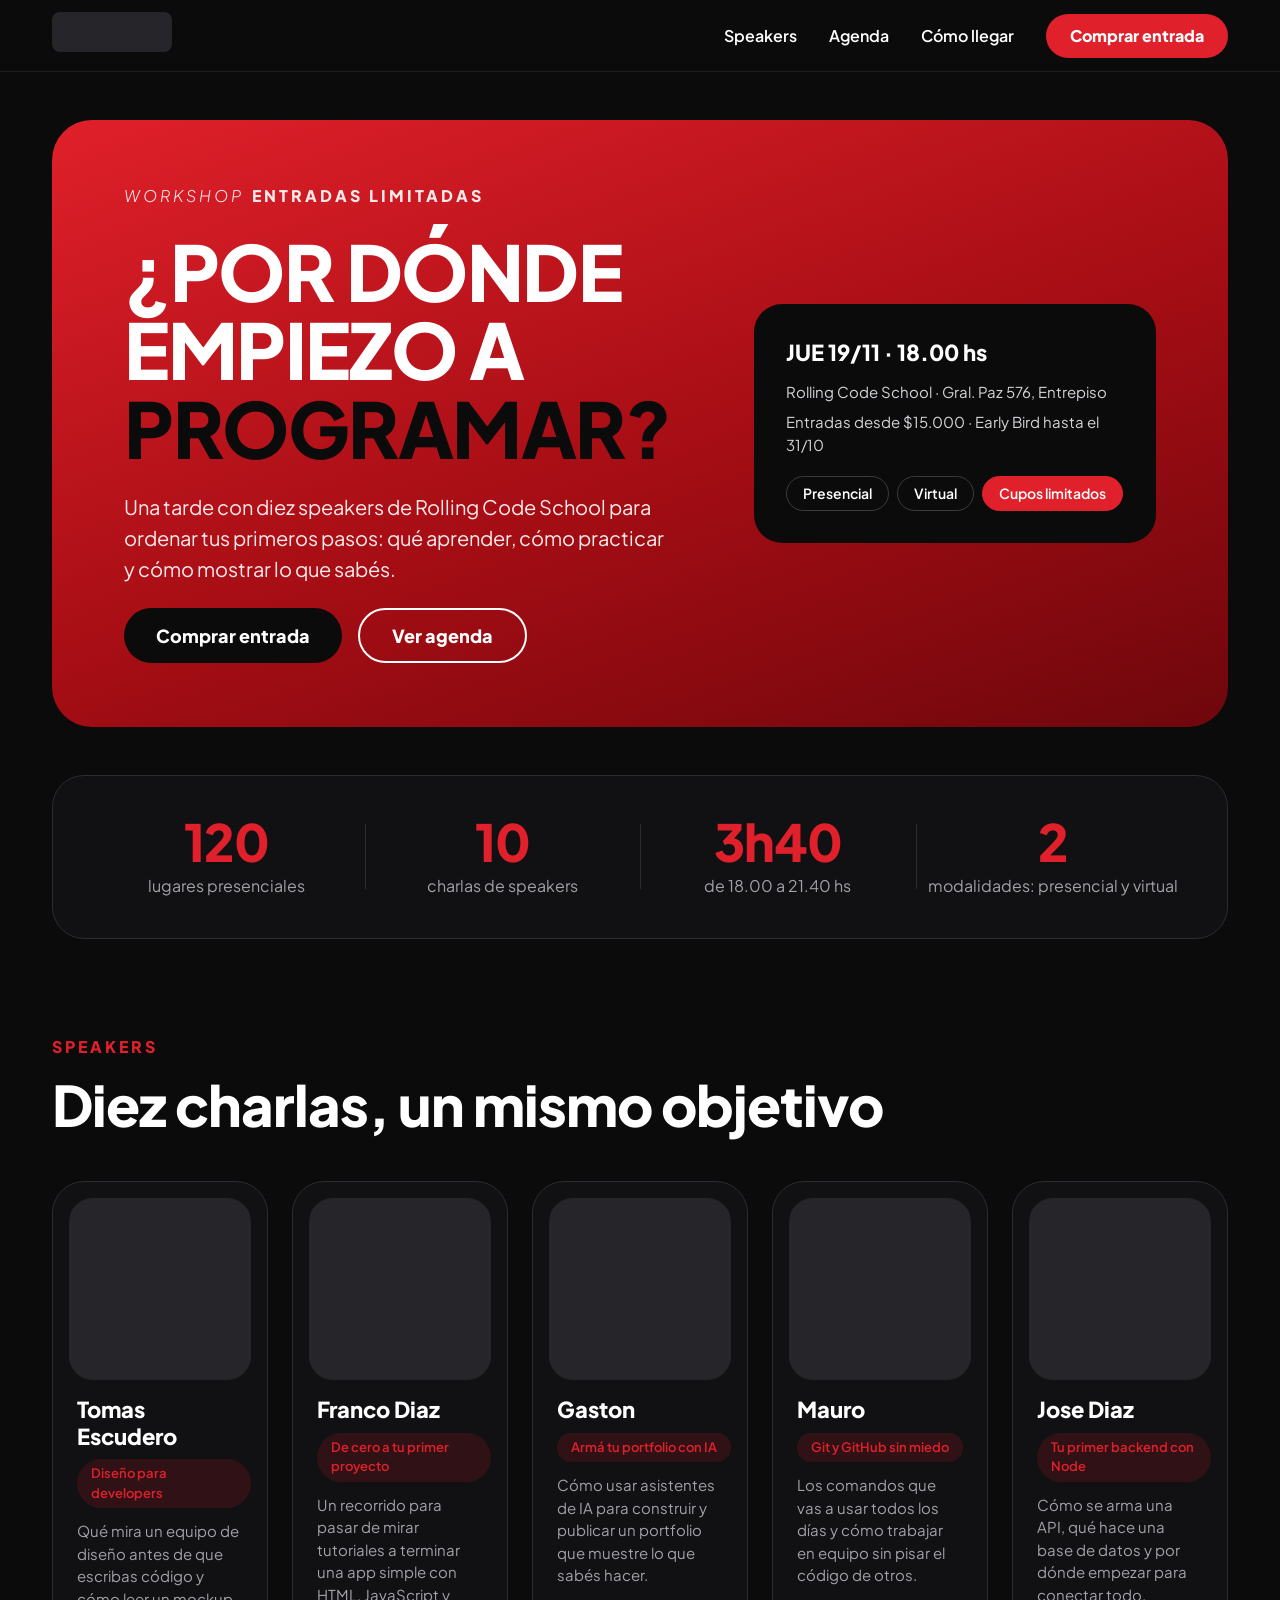
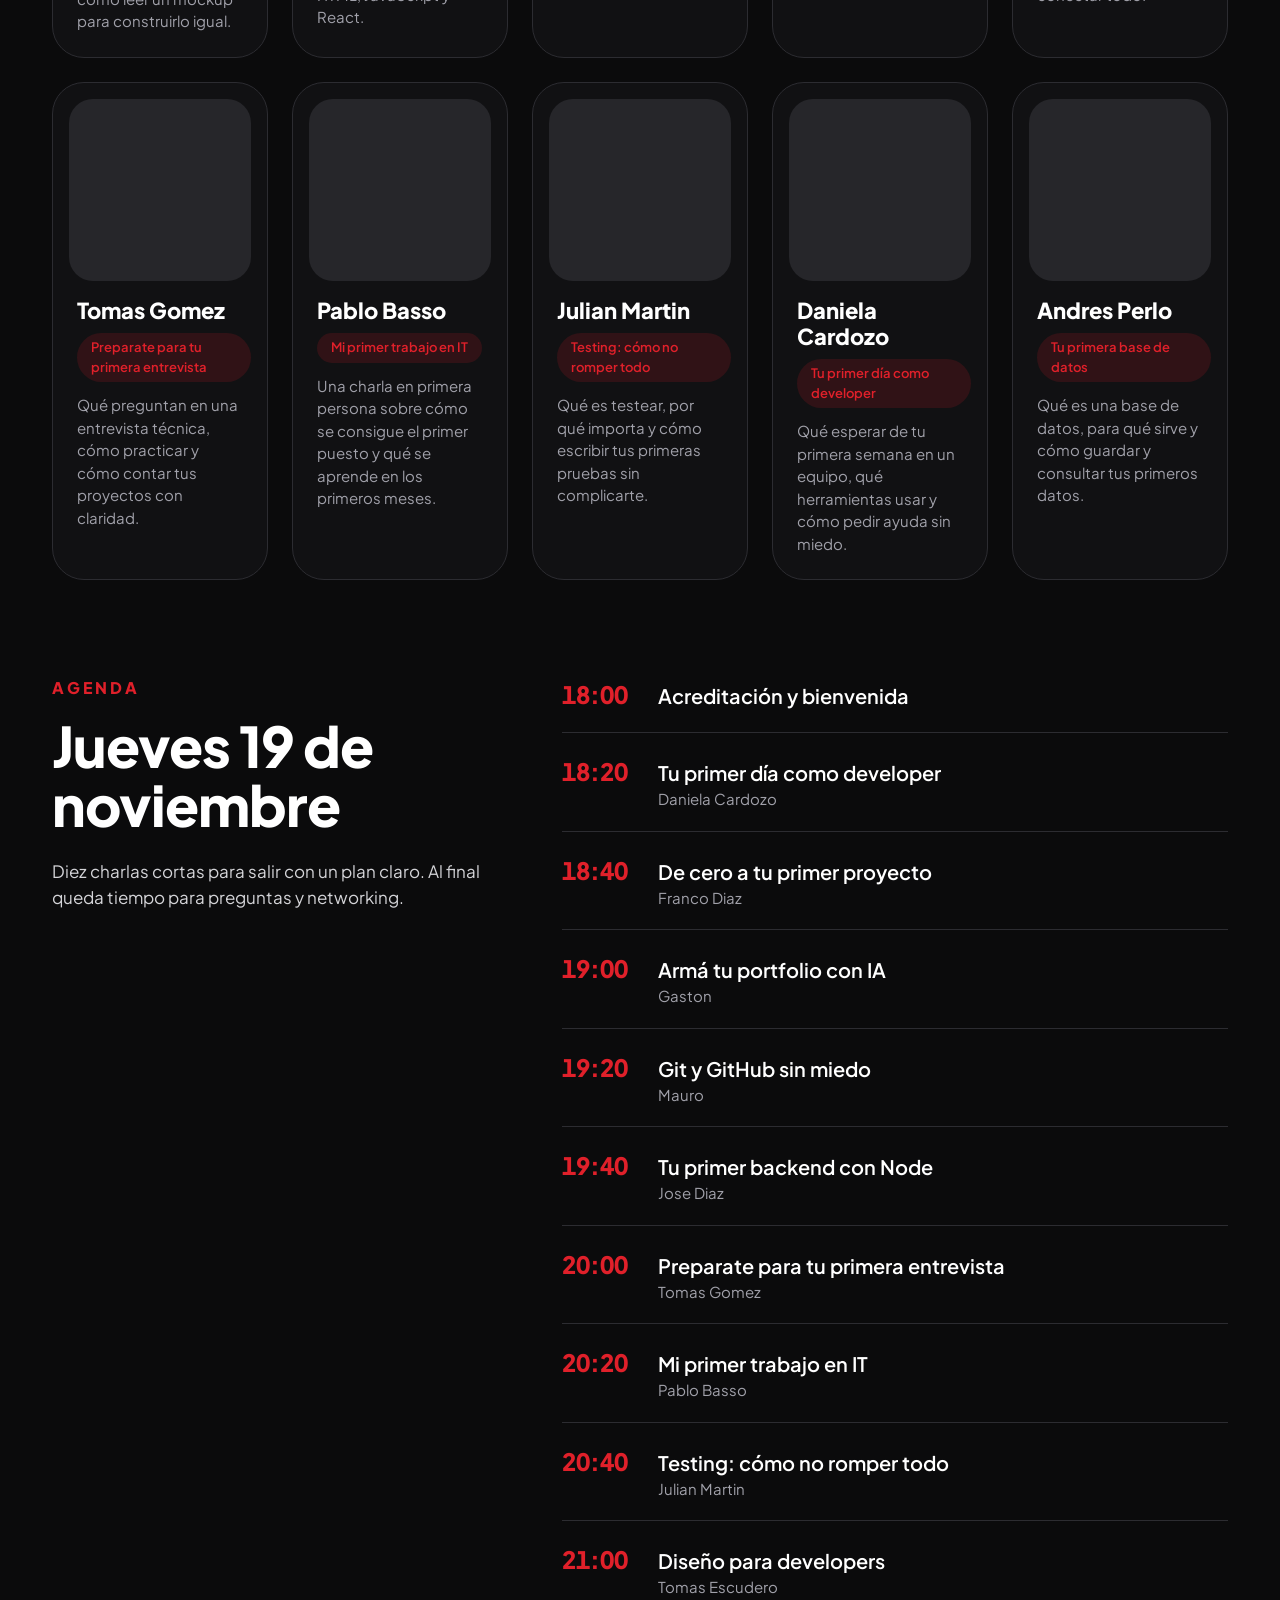
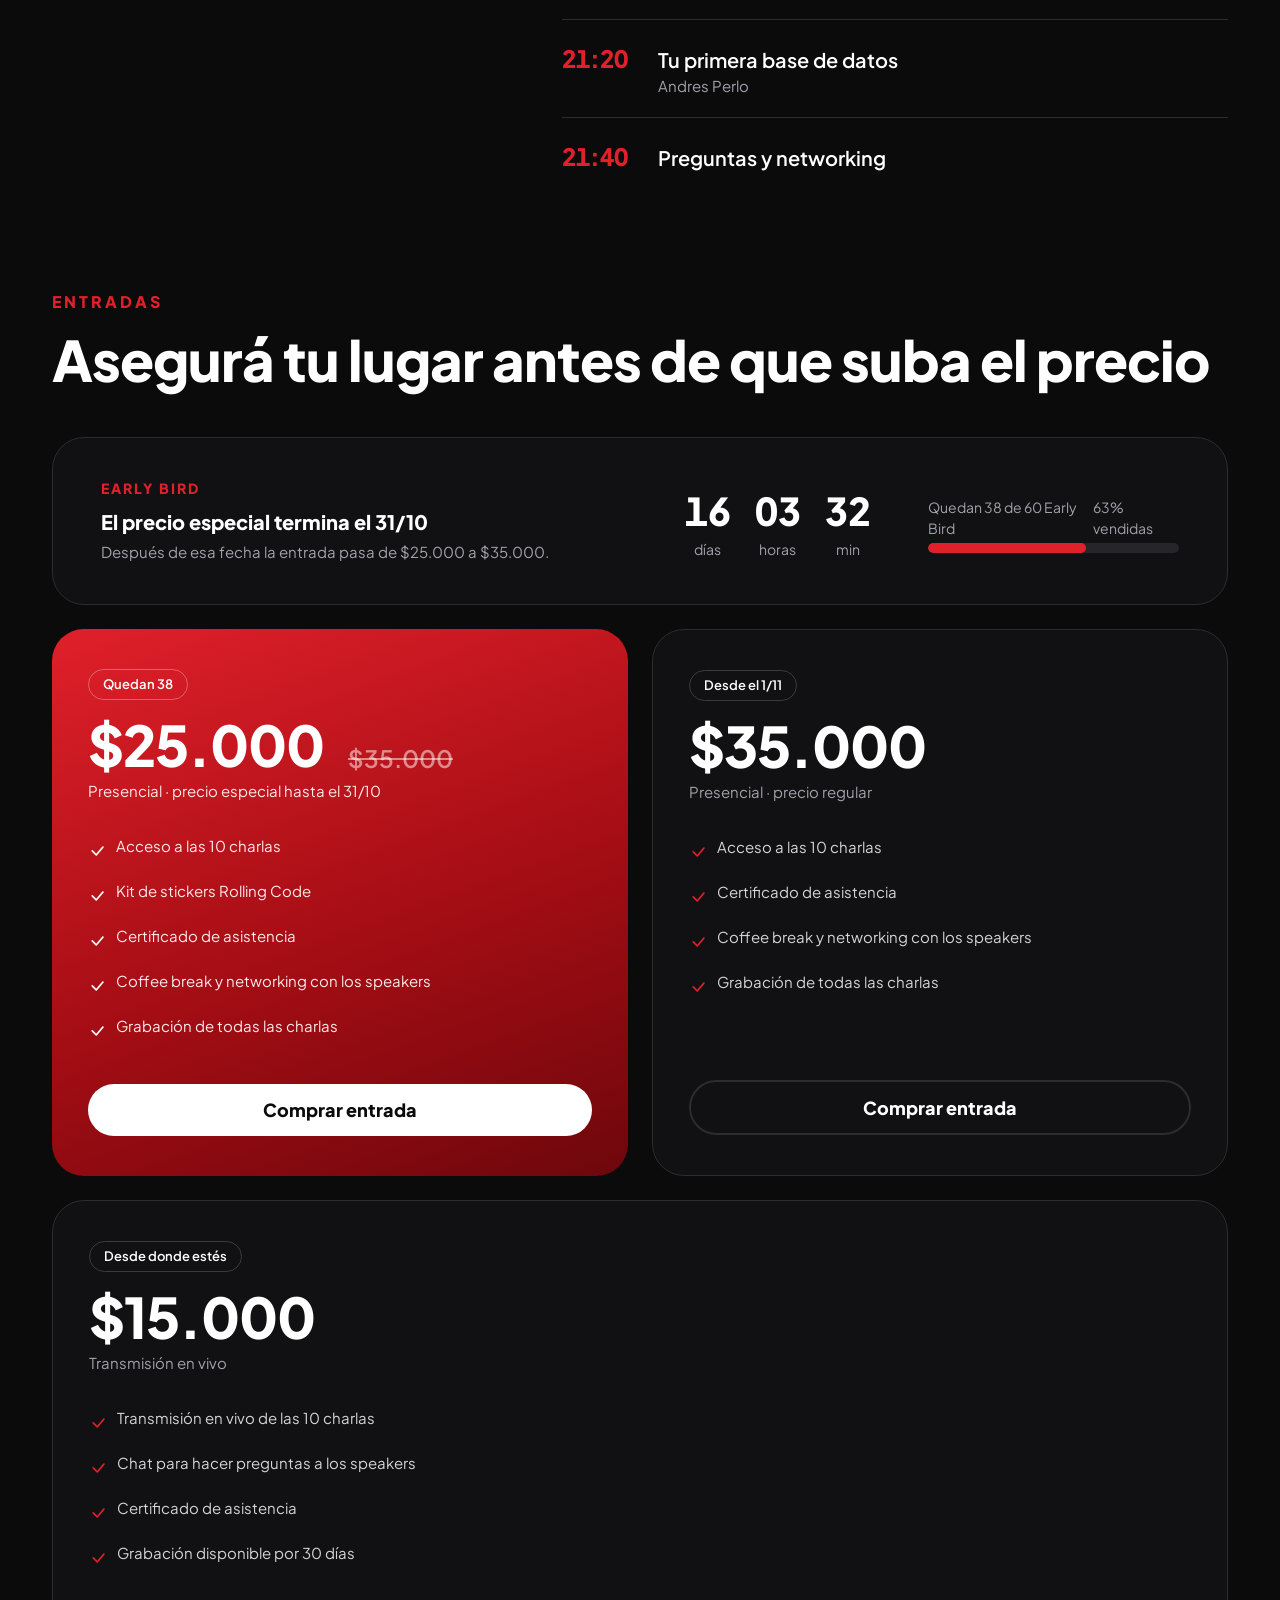
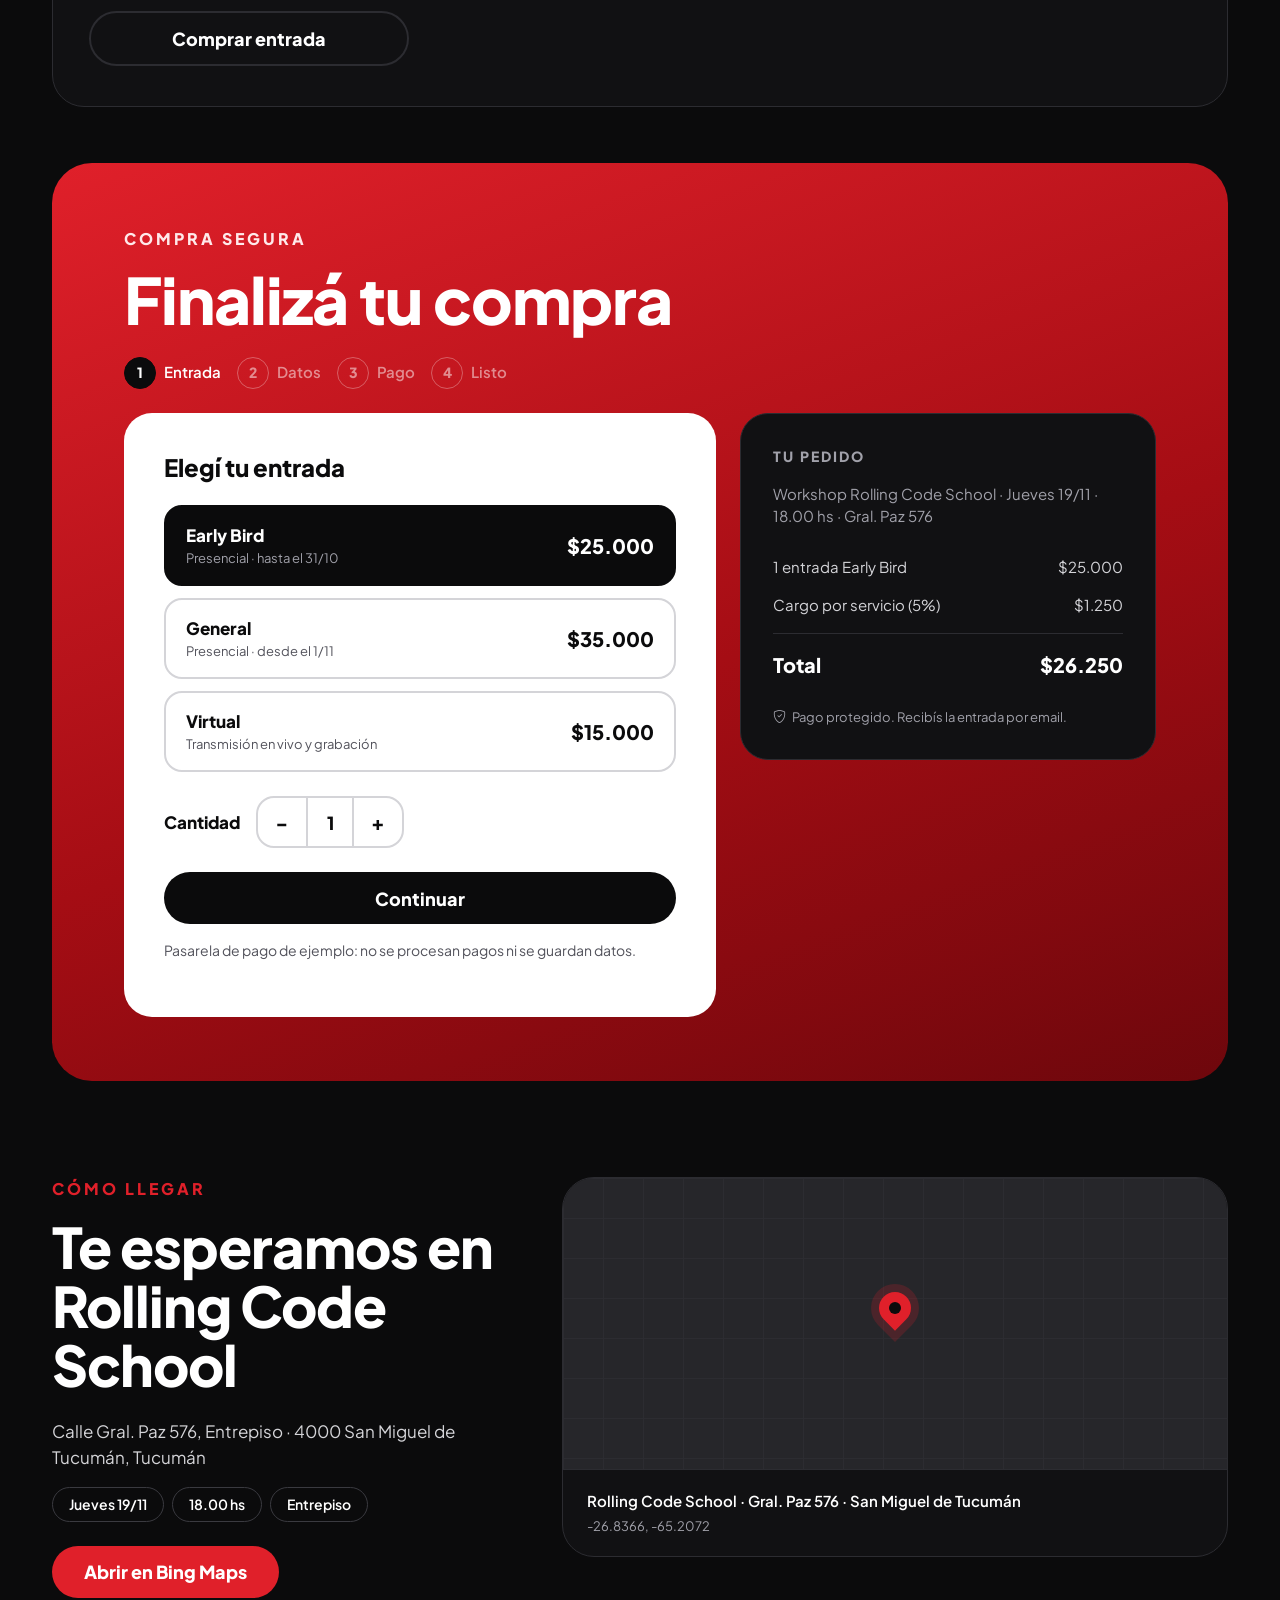
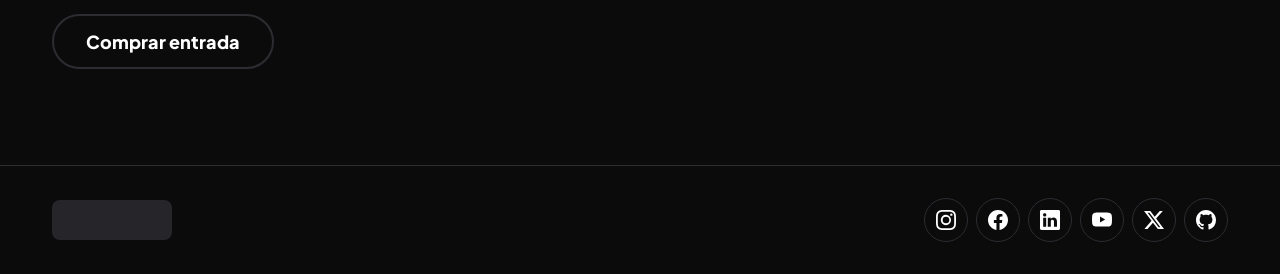
==== index.html @ 35082b90 "first commit" ====
<!DOCTYPE html>
<html lang="es">
<head>
  <meta charset="UTF-8">
  <meta name="viewport" content="width=device-width, initial-scale=1">
  <title>¿Por dónde empiezo a programar? — Workshop Rolling Code</title>
  <meta name="description" content="Workshop presencial y virtual de Rolling Code School. Diez charlas para ordenar tus primeros pasos en programación. Jueves 19/11, 18 hs.">
  <link href="https://fonts.googleapis.com/css2?family=Plus+Jakarta+Sans:ital,wght@0,400;0,600;0,800;1,300&display=swap" rel="stylesheet">
  <link href="https://cdn.jsdelivr.net/npm/bootstrap@5.3.3/dist/css/bootstrap.min.css" rel="stylesheet">
  <link rel="stylesheet" href="https://cdn.jsdelivr.net/npm/bootstrap-icons@1.11.3/font/bootstrap-icons.min.css">
  <link href="css/styles.css" rel="stylesheet">
</head>
<body>

  <!-- ============================== NAVBAR ============================== -->
  <nav class="navbar navbar-expand-lg navbar-dark navbar-rc sticky-top">
    <div class="container">
      <a class="navbar-brand" href="#">
        <span class="logo-placeholder"><!-- img/logo-white.png --></span>
      </a>
      <button class="navbar-toggler border-0" type="button" data-bs-toggle="collapse" data-bs-target="#navbarMain" aria-controls="navbarMain" aria-expanded="false" aria-label="Abrir menú">
        <span class="navbar-toggler-icon"></span>
      </button>
      <div class="collapse navbar-collapse" id="navbarMain">
        <ul class="navbar-nav ms-auto me-3 align-items-lg-center">
          <li class="nav-item"><a class="nav-link" href="#speakers">Speakers</a></li>
          <li class="nav-item"><a class="nav-link" href="#agenda">Agenda</a></li>
          <li class="nav-item"><a class="nav-link" href="#como-llegar">Cómo llegar</a></li>
        </ul>
        <a href="#entradas" class="btn-rc btn-rc-red btn-nav">Comprar entrada</a>
      </div>
    </div>
  </nav>

  <main>

    <!-- ============================== HERO ============================== -->
    <section class="hero-section" aria-label="Hero">
      <div class="container">
        <div class="hero-block">
          <div class="row align-items-center g-5">
            <div class="col-lg-7">
              <p class="hero-label">
                <span class="word-workshop">WORKSHOP</span>
                <span>ENTRADAS LIMITADAS</span>
              </p>
              <h1>¿POR DÓNDE EMPIEZO A <span class="word-black">PROGRAMAR?</span></h1>
              <p class="hero-paragraph mt-4" style="max-width:540px;">Una tarde con diez speakers de Rolling Code School para ordenar tus primeros pasos: qué aprender, cómo practicar y cómo mostrar lo que sabés.</p>
              <div class="d-flex flex-wrap gap-3 mt-4">
                <a href="#entradas" class="btn-rc btn-rc-black">Comprar entrada</a>
                <a href="#agenda" class="btn-rc btn-rc-outline-white">Ver agenda</a>
              </div>
            </div>
            <div class="col-lg-5">
              <div class="hero-info-card">
                <p class="info-date">JUE 19/11 · 18.00 hs</p>
                <p class="info-detail">Rolling Code School · Gral. Paz 576, Entrepiso</p>
                <p class="info-price">Entradas desde $15.000 · Early Bird hasta el 31/10</p>
                <div class="d-flex flex-wrap gap-2">
                  <span class="chip">Presencial</span>
                  <span class="chip">Virtual</span>
                  <span class="chip chip-red-filled">Cupos limitados</span>
                </div>
              </div>
            </div>
          </div>
        </div>
      </div>
    </section>

    <!-- ============================== DATA BAR ============================== -->
    <section class="container" aria-label="Datos del evento">
      <div class="data-bar">
        <div class="row text-center g-4">
          <div class="col-6 col-md-3 data-col">
            <div class="data-number">120</div>
            <div class="data-label">lugares presenciales</div>
          </div>
          <div class="col-6 col-md-3 data-col">
            <div class="data-number">10</div>
            <div class="data-label">charlas de speakers</div>
          </div>
          <div class="col-6 col-md-3 data-col">
            <div class="data-number">3h40</div>
            <div class="data-label">de 18.00 a 21.40 hs</div>
          </div>
          <div class="col-6 col-md-3 data-col">
            <div class="data-number">2</div>
            <div class="data-label">modalidades: presencial y virtual</div>
          </div>
        </div>
      </div>
    </section>

    <!-- ============================== SPEAKERS ============================== -->
    <section id="speakers" class="section-speakers">
      <div class="container">
        <p class="section-label">SPEAKERS</p>
        <h2 class="section-title mb-5">Diez charlas, un mismo objetivo</h2>

        <div class="row row-cols-1 row-cols-sm-2 row-cols-lg-3 row-cols-xl-5 g-4">

          <!-- Speaker 1 -->
          <div class="col">
            <div class="card-speaker">
              <div class="speaker-photo"><!-- img/speaker-1.jpg --></div>
              <h3 class="speaker-name">Tomas Escudero</h3>
              <span class="speaker-chip">Diseño para developers</span>
              <p class="speaker-desc">Qué mira un equipo de diseño antes de que escribas código y cómo leer un mockup para construirlo igual.</p>
            </div>
          </div>

          <!-- Speaker 2 -->
          <div class="col">
            <div class="card-speaker">
              <div class="speaker-photo"><!-- img/speaker-2.jpg --></div>
              <h3 class="speaker-name">Franco Diaz</h3>
              <span class="speaker-chip">De cero a tu primer proyecto</span>
              <p class="speaker-desc">Un recorrido para pasar de mirar tutoriales a terminar una app simple con HTML, JavaScript y React.</p>
            </div>
          </div>

          <!-- Speaker 3 -->
          <div class="col">
            <div class="card-speaker">
              <div class="speaker-photo"><!-- img/speaker-3.jpg --></div>
              <h3 class="speaker-name">Gaston</h3>
              <span class="speaker-chip">Armá tu portfolio con IA</span>
              <p class="speaker-desc">Cómo usar asistentes de IA para construir y publicar un portfolio que muestre lo que sabés hacer.</p>
            </div>
          </div>

          <!-- Speaker 4 -->
          <div class="col">
            <div class="card-speaker">
              <div class="speaker-photo"><!-- img/speaker-4.jpg --></div>
              <h3 class="speaker-name">Mauro</h3>
              <span class="speaker-chip">Git y GitHub sin miedo</span>
              <p class="speaker-desc">Los comandos que vas a usar todos los días y cómo trabajar en equipo sin pisar el código de otros.</p>
            </div>
          </div>

          <!-- Speaker 5 -->
          <div class="col">
            <div class="card-speaker">
              <div class="speaker-photo"><!-- img/speaker-5.jpg --></div>
              <h3 class="speaker-name">Jose Diaz</h3>
              <span class="speaker-chip">Tu primer backend con Node</span>
              <p class="speaker-desc">Cómo se arma una API, qué hace una base de datos y por dónde empezar para conectar todo.</p>
            </div>
          </div>

          <!-- Speaker 6 -->
          <div class="col">
            <div class="card-speaker">
              <div class="speaker-photo"><!-- img/speaker-6.jpg --></div>
              <h3 class="speaker-name">Tomas Gomez</h3>
              <span class="speaker-chip">Preparate para tu primera entrevista</span>
              <p class="speaker-desc">Qué preguntan en una entrevista técnica, cómo practicar y cómo contar tus proyectos con claridad.</p>
            </div>
          </div>

          <!-- Speaker 7 -->
          <div class="col">
            <div class="card-speaker">
              <div class="speaker-photo"><!-- img/speaker-7.jpg --></div>
              <h3 class="speaker-name">Pablo Basso</h3>
              <span class="speaker-chip">Mi primer trabajo en IT</span>
              <p class="speaker-desc">Una charla en primera persona sobre cómo se consigue el primer puesto y qué se aprende en los primeros meses.</p>
            </div>
          </div>

          <!-- Speaker 8 -->
          <div class="col">
            <div class="card-speaker">
              <div class="speaker-photo"><!-- img/speaker-8.jpg --></div>
              <h3 class="speaker-name">Julian Martin</h3>
              <span class="speaker-chip">Testing: cómo no romper todo</span>
              <p class="speaker-desc">Qué es testear, por qué importa y cómo escribir tus primeras pruebas sin complicarte.</p>
            </div>
          </div>

          <!-- Speaker 9 -->
          <div class="col">
            <div class="card-speaker">
              <div class="speaker-photo"><!-- img/speaker-9.jpg --></div>
              <h3 class="speaker-name">Daniela Cardozo</h3>
              <span class="speaker-chip">Tu primer día como developer</span>
              <p class="speaker-desc">Qué esperar de tu primera semana en un equipo, qué herramientas usar y cómo pedir ayuda sin miedo.</p>
            </div>
          </div>

          <!-- Speaker 10 -->
          <div class="col">
            <div class="card-speaker">
              <div class="speaker-photo"><!-- img/speaker-10.jpg --></div>
              <h3 class="speaker-name">Andres Perlo</h3>
              <span class="speaker-chip">Tu primera base de datos</span>
              <p class="speaker-desc">Qué es una base de datos, para qué sirve y cómo guardar y consultar tus primeros datos.</p>
            </div>
          </div>

        </div>
      </div>
    </section>

    <!-- ============================== AGENDA ============================== -->
    <section id="agenda" class="section-agenda">
      <div class="container">
        <div class="row g-5">
          <div class="col-lg-5">
            <p class="section-label">AGENDA</p>
            <h2 class="section-title mb-4">Jueves 19 de noviembre</h2>
            <p class="paragraph-common">Diez charlas cortas para salir con un plan claro. Al final queda tiempo para preguntas y networking.</p>
          </div>
          <div class="col-lg-7">

            <div class="agenda-item">
              <span class="agenda-time">18:00</span>
              <div>
                <span class="agenda-talk">Acreditación y bienvenida</span>
              </div>
            </div>

            <div class="agenda-item">
              <span class="agenda-time">18:20</span>
              <div>
                <span class="agenda-talk">Tu primer día como developer</span>
                <div class="agenda-speaker-name">Daniela Cardozo</div>
              </div>
            </div>

            <div class="agenda-item">
              <span class="agenda-time">18:40</span>
              <div>
                <span class="agenda-talk">De cero a tu primer proyecto</span>
                <div class="agenda-speaker-name">Franco Diaz</div>
              </div>
            </div>

            <div class="agenda-item">
              <span class="agenda-time">19:00</span>
              <div>
                <span class="agenda-talk">Armá tu portfolio con IA</span>
                <div class="agenda-speaker-name">Gaston</div>
              </div>
            </div>

            <div class="agenda-item">
              <span class="agenda-time">19:20</span>
              <div>
                <span class="agenda-talk">Git y GitHub sin miedo</span>
                <div class="agenda-speaker-name">Mauro</div>
              </div>
            </div>

            <div class="agenda-item">
              <span class="agenda-time">19:40</span>
              <div>
                <span class="agenda-talk">Tu primer backend con Node</span>
                <div class="agenda-speaker-name">Jose Diaz</div>
              </div>
            </div>

            <div class="agenda-item">
              <span class="agenda-time">20:00</span>
              <div>
                <span class="agenda-talk">Preparate para tu primera entrevista</span>
                <div class="agenda-speaker-name">Tomas Gomez</div>
              </div>
            </div>

            <div class="agenda-item">
              <span class="agenda-time">20:20</span>
              <div>
                <span class="agenda-talk">Mi primer trabajo en IT</span>
                <div class="agenda-speaker-name">Pablo Basso</div>
              </div>
            </div>

            <div class="agenda-item">
              <span class="agenda-time">20:40</span>
              <div>
                <span class="agenda-talk">Testing: cómo no romper todo</span>
                <div class="agenda-speaker-name">Julian Martin</div>
              </div>
            </div>

            <div class="agenda-item">
              <span class="agenda-time">21:00</span>
              <div>
                <span class="agenda-talk">Diseño para developers</span>
                <div class="agenda-speaker-name">Tomas Escudero</div>
              </div>
            </div>

            <div class="agenda-item">
              <span class="agenda-time">21:20</span>
              <div>
                <span class="agenda-talk">Tu primera base de datos</span>
                <div class="agenda-speaker-name">Andres Perlo</div>
              </div>
            </div>

            <div class="agenda-item" style="border-bottom:none;">
              <span class="agenda-time">21:40</span>
              <div>
                <span class="agenda-talk">Preguntas y networking</span>
              </div>
            </div>

          </div>
        </div>
      </div>
    </section>

    <!-- ============================== ENTRADAS ============================== -->
    <section id="entradas" class="section-entradas">
      <div class="container">
        <p class="section-label">ENTRADAS</p>
        <h2 class="section-title mb-5">Asegurá tu lugar antes de que suba el precio</h2>

        <!-- Early Bird Bar -->
        <div class="early-bird-bar mb-4">
          <div class="row align-items-center g-4">
            <div class="col-lg-6">
              <p class="eb-label">EARLY BIRD</p>
              <p class="eb-title">El precio especial termina el 31/10</p>
              <p class="eb-subtitle">Después de esa fecha la entrada pasa de $25.000 a $35.000.</p>
            </div>
            <div class="col-lg-3">
              <div class="d-flex gap-4 justify-content-lg-center">
                <div class="countdown-box">
                  <div class="countdown-number">16</div>
                  <div class="countdown-label">días</div>
                </div>
                <div class="countdown-box">
                  <div class="countdown-number">03</div>
                  <div class="countdown-label">horas</div>
                </div>
                <div class="countdown-box">
                  <div class="countdown-number">32</div>
                  <div class="countdown-label">min</div>
                </div>
              </div>
            </div>
            <div class="col-lg-3">
              <div class="progress-info mb-1">
                <span>Quedan 38 de 60 Early Bird</span>
                <span>63% vendidas</span>
              </div>
              <div class="progress-bar-rc">
                <div class="progress-fill"></div>
              </div>
            </div>
          </div>
        </div>

        <!-- Ticket Cards -->
        <div class="row g-4 mb-4">

          <!-- Early Bird Card -->
          <div class="col-md-6">
            <div class="card-ticket card-ticket-early">
              <span class="ticket-chip">Quedan 38</span>
              <div class="d-flex align-items-end gap-2 mb-1">
                <span class="ticket-price">$25.000</span>
                <span class="ticket-price-old">$35.000</span>
              </div>
              <p class="ticket-type">Presencial · precio especial hasta el 31/10</p>
              <ul class="ticket-benefits">
                <li><i class="bi bi-check-lg ticket-check"></i> Acceso a las 10 charlas</li>
                <li><i class="bi bi-check-lg ticket-check"></i> Kit de stickers Rolling Code</li>
                <li><i class="bi bi-check-lg ticket-check"></i> Certificado de asistencia</li>
                <li><i class="bi bi-check-lg ticket-check"></i> Coffee break y networking con los speakers</li>
                <li><i class="bi bi-check-lg ticket-check"></i> Grabación de todas las charlas</li>
              </ul>
              <a href="#checkout" class="btn-rc btn-rc-white btn-ticket">Comprar entrada</a>
            </div>
          </div>

          <!-- General Card -->
          <div class="col-md-6">
            <div class="card-ticket">
              <span class="ticket-chip">Desde el 1/11</span>
              <div class="d-flex align-items-end gap-2 mb-1">
                <span class="ticket-price">$35.000</span>
              </div>
              <p class="ticket-type">Presencial · precio regular</p>
              <ul class="ticket-benefits">
                <li><i class="bi bi-check-lg ticket-check"></i> Acceso a las 10 charlas</li>
                <li><i class="bi bi-check-lg ticket-check"></i> Certificado de asistencia</li>
                <li><i class="bi bi-check-lg ticket-check"></i> Coffee break y networking con los speakers</li>
                <li><i class="bi bi-check-lg ticket-check"></i> Grabación de todas las charlas</li>
              </ul>
              <a href="#checkout" class="btn-rc btn-rc-outline-dark btn-ticket">Comprar entrada</a>
            </div>
          </div>
        </div>

        <!-- Virtual Card (full width) -->
        <div class="row">
          <div class="col-12">
            <div class="card-ticket">
              <span class="ticket-chip">Desde donde estés</span>
              <div class="d-flex align-items-end gap-2 mb-1">
                <span class="ticket-price">$15.000</span>
              </div>
              <p class="ticket-type">Transmisión en vivo</p>
              <ul class="ticket-benefits">
                <li><i class="bi bi-check-lg ticket-check"></i> Transmisión en vivo de las 10 charlas</li>
                <li><i class="bi bi-check-lg ticket-check"></i> Chat para hacer preguntas a los speakers</li>
                <li><i class="bi bi-check-lg ticket-check"></i> Certificado de asistencia</li>
                <li><i class="bi bi-check-lg ticket-check"></i> Grabación disponible por 30 días</li>
              </ul>
              <a href="#checkout" class="btn-rc btn-rc-outline-dark btn-ticket" style="max-width:320px;">Comprar entrada</a>
            </div>
          </div>
        </div>

      </div>
    </section>

    <!-- ============================== CHECKOUT ============================== -->
    <section id="checkout" class="section-checkout">
      <div class="container">
        <div class="checkout-block">

          <p class="section-label" style="color:var(--rc-pink-soft);">COMPRA SEGURA</p>
          <h2 class="checkout-title mb-4">Finalizá tu compra</h2>

          <div class="checkout-steps mb-4">
            <div class="checkout-step active">
              <span class="step-num">1</span> Entrada
            </div>
            <div class="checkout-step">
              <span class="step-num">2</span> Datos
            </div>
            <div class="checkout-step">
              <span class="step-num">3</span> Pago
            </div>
            <div class="checkout-step">
              <span class="step-num">4</span> Listo
            </div>
          </div>

          <div class="row g-4">

            <!-- Left: Ticket selector -->
            <div class="col-lg-7">
              <div class="checkout-card">
                <h3>Elegí tu entrada</h3>

                <!-- Early Bird option -->
                <div class="ticket-option selected" data-ticket="early-bird" role="button" tabindex="0" aria-label="Seleccionar entrada Early Bird">
                  <div>
                    <div class="option-name">Early Bird</div>
                    <div class="option-detail">Presencial · hasta el 31/10</div>
                  </div>
                  <div class="option-price">$25.000</div>
                </div>

                <!-- General option -->
                <div class="ticket-option" data-ticket="general" role="button" tabindex="0" aria-label="Seleccionar entrada General">
                  <div>
                    <div class="option-name">General</div>
                    <div class="option-detail">Presencial · desde el 1/11</div>
                  </div>
                  <div class="option-price">$35.000</div>
                </div>

                <!-- Virtual option -->
                <div class="ticket-option" data-ticket="virtual" role="button" tabindex="0" aria-label="Seleccionar entrada Virtual">
                  <div>
                    <div class="option-name">Virtual</div>
                    <div class="option-detail">Transmisión en vivo y grabación</div>
                  </div>
                  <div class="option-price">$15.000</div>
                </div>

                <div id="ticket-error" class="ticket-options-error">Elegí una entrada para continuar.</div>

                <!-- Quantity -->
                <div class="d-flex align-items-center gap-3 mt-4 mb-4">
                  <span style="font-weight:800;color:var(--rc-black);font-size:17px;">Cantidad</span>
                  <div class="qty-control">
                    <button type="button" id="btn-minus" aria-label="Disminuir cantidad">−</button>
                    <span class="qty-value" id="qty-value">1</span>
                    <button type="button" id="btn-plus" aria-label="Aumentar cantidad">+</button>
                  </div>
                </div>

                <button type="button" id="btn-continue" class="btn-rc btn-rc-black w-100">Continuar</button>

                <p class="checkout-disclaimer mt-3">Pasarela de pago de ejemplo: no se procesan pagos ni se guardan datos.</p>
              </div>
            </div>

            <!-- Right: Order summary -->
            <div class="col-lg-5">
              <div class="order-summary">
                <p class="summary-label">TU PEDIDO</p>
                <p class="summary-event">Workshop Rolling Code School · Jueves 19/11 · 18.00 hs · Gral. Paz 576</p>

                <div class="order-line">
                  <span id="summary-ticket-name">1 entrada Early Bird</span>
                  <span id="summary-ticket-price">$25.000</span>
                </div>
                <div class="order-line">
                  <span>Cargo por servicio (5%)</span>
                  <span id="summary-service">$1.250</span>
                </div>
                <div class="order-line order-line-total">
                  <span>Total</span>
                  <span id="summary-total">$26.250</span>
                </div>

                <div class="order-footer">
                  <i class="bi bi-shield-check"></i>
                  Pago protegido. Recibís la entrada por email.
                </div>
              </div>
            </div>

          </div>

        </div>
      </div>
    </section>

    <!-- ============================== CÓMO LLEGAR ============================== -->
    <section id="como-llegar" class="section-location">
      <div class="container">
        <div class="row g-5 align-items-start">
          <div class="col-lg-5">
            <p class="section-label">CÓMO LLEGAR</p>
            <h2 class="section-title mb-4">Te esperamos en Rolling Code School</h2>
            <p class="paragraph-common mb-3">Calle Gral. Paz 576, Entrepiso · 4000 San Miguel de Tucumán, Tucumán</p>
            <div class="d-flex flex-wrap gap-2 mb-4">
              <span class="chip">Jueves 19/11</span>
              <span class="chip">18.00 hs</span>
              <span class="chip">Entrepiso</span>
            </div>
            <div class="d-flex flex-wrap gap-3">
              <a href="https://www.bing.com/maps?q=Gral+Paz+576+San+Miguel+de+Tucum%C3%A1n" target="_blank" rel="noopener" class="btn-rc btn-rc-red">Abrir en Bing Maps</a>
              <a href="#entradas" class="btn-rc btn-rc-outline-dark">Comprar entrada</a>
            </div>
          </div>
          <div class="col-lg-7">
            <div class="map-placeholder">
              <div class="map-visual">
                <div class="map-pin"></div>
              </div>
              <div class="map-footer">
                <p class="map-name">Rolling Code School · Gral. Paz 576 · San Miguel de Tucumán</p>
                <p class="map-coords mb-0">-26.8366, -65.2072</p>
              </div>
            </div>
          </div>
        </div>
      </div>
    </section>

  </main>

  <!-- ============================== FOOTER ============================== -->
  <footer class="footer-rc">
    <div class="container">
      <div class="d-flex flex-wrap justify-content-between align-items-center gap-3">
        <span class="logo-placeholder"><!-- img/logo-white.png --></span>
        <div class="d-flex gap-2 flex-wrap">
          <a href="#" class="social-icon" aria-label="Instagram">
            <svg xmlns="http://www.w3.org/2000/svg" width="20" height="20" fill="currentColor" viewBox="0 0 16 16">
              <path d="M8 0C5.829 0 5.556.01 4.703.048 3.85.088 3.269.222 2.76.42a3.9 3.9 0 0 0-1.417.923A3.9 3.9 0 0 0 .42 2.76C.222 3.268.087 3.85.048 4.7.01 5.555 0 5.827 0 8.001c0 2.172.01 2.444.048 3.297.04.852.174 1.433.372 1.942.205.526.478.972.923 1.417.444.445.89.719 1.416.923.51.198 1.09.333 1.942.372C5.555 15.99 5.827 16 8 16s2.444-.01 3.298-.048c.851-.04 1.434-.174 1.943-.372a3.9 3.9 0 0 0 1.416-.923c.445-.445.718-.891.923-1.417.197-.509.332-1.09.372-1.942C15.99 10.445 16 10.173 16 8s-.01-2.445-.048-3.299c-.04-.851-.175-1.433-.372-1.941a3.9 3.9 0 0 0-.923-1.417A3.9 3.9 0 0 0 13.24.42c-.51-.198-1.092-.333-1.943-.372C10.443.01 10.172 0 7.998 0zm-.717 1.442h.718c2.136 0 2.389.007 3.232.046.78.035 1.204.166 1.486.275.373.145.64.319.92.599s.453.546.598.92c.11.281.24.705.275 1.485.039.843.047 1.096.047 3.231s-.008 2.389-.047 3.232c-.035.78-.166 1.203-.275 1.485a2.5 2.5 0 0 1-.599.919c-.28.28-.546.453-.92.598-.28.11-.704.24-1.485.276-.843.038-1.096.047-3.232.047s-2.39-.009-3.233-.047c-.78-.036-1.203-.166-1.485-.276a2.5 2.5 0 0 1-.92-.598 2.5 2.5 0 0 1-.6-.92c-.109-.281-.24-.705-.275-1.485-.038-.843-.046-1.096-.046-3.233s.008-2.388.046-3.231c.036-.78.166-1.204.276-1.486.145-.373.319-.64.599-.92s.546-.453.92-.598c.282-.11.705-.24 1.485-.276.738-.034 1.024-.044 2.515-.045zm4.988 1.328a.96.96 0 1 0 0 1.92.96.96 0 0 0 0-1.92m-4.27 1.122a4.109 4.109 0 1 0 0 8.217 4.109 4.109 0 0 0 0-8.217m0 1.441a2.667 2.667 0 1 1 0 5.334 2.667 2.667 0 0 1 0-5.334"/>
            </svg>
          </a>
          <a href="#" class="social-icon" aria-label="Facebook">
            <svg xmlns="http://www.w3.org/2000/svg" width="20" height="20" fill="currentColor" viewBox="0 0 16 16">
              <path d="M16 8.049c0-4.446-3.582-8.05-8-8.05C3.58 0 0 3.603 0 8.05 0 12.067 2.928 15.396 6.75 16v-5.624H4.718V8.05H6.75V6.275c0-2.017 1.195-3.131 3.022-3.131.876 0 1.791.157 1.791.157v1.98h-1.009c-.993 0-1.303.621-1.303 1.258v1.51h2.218l-.354 2.326H9.25V16c3.824-.604 6.75-3.934 6.75-7.951"/>
            </svg>
          </a>
          <a href="#" class="social-icon" aria-label="LinkedIn">
            <svg xmlns="http://www.w3.org/2000/svg" width="20" height="20" fill="currentColor" viewBox="0 0 16 16">
              <path d="M0 1.146C0 .513.526 0 1.175 0h13.65C15.474 0 16 .513 16 1.146v13.708c0 .633-.526 1.146-1.175 1.146H1.175C.526 16 0 15.487 0 14.854zm4.943 12.248V6.169H2.542v7.225zm-1.2-8.212c.837 0 1.358-.554 1.358-1.248-.015-.709-.52-1.248-1.342-1.248S2.4 3.226 2.4 3.934c0 .694.521 1.248 1.327 1.248zm4.908 8.212V9.359c0-.216.016-.432.08-.586.173-.431.568-.878 1.232-.878.869 0 1.216.662 1.216 1.634v3.865h2.401V9.25c0-2.22-1.184-3.252-2.764-3.252-1.274 0-1.845.7-2.165 1.193v.025h-.016l.016-.025V6.169h-2.4c.03.678 0 7.225 0 7.225z"/>
            </svg>
          </a>
          <a href="#" class="social-icon" aria-label="YouTube">
            <svg xmlns="http://www.w3.org/2000/svg" width="20" height="20" fill="currentColor" viewBox="0 0 16 16">
              <path d="M8.051 1.999h.089c.822.003 4.987.033 6.11.335a2.01 2.01 0 0 1 1.415 1.42c.101.38.172.883.22 1.402l.01.104.022.26.008.104c.065.914.073 1.77.074 1.957v.075c-.001.194-.01 1.108-.082 2.06l-.008.105-.009.104c-.05.572-.124 1.14-.235 1.558a2.01 2.01 0 0 1-1.415 1.42c-1.16.312-5.569.334-6.18.335h-.142c-.309 0-1.587-.006-2.927-.052l-.17-.006-.087-.004-.171-.007-.171-.007c-1.11-.049-2.167-.128-2.654-.26a2.01 2.01 0 0 1-1.415-1.419c-.111-.417-.185-.986-.235-1.558L.09 9.82l-.008-.104A31 31 0 0 1 0 7.68v-.123c.002-.215.01-.958.064-1.778l.007-.103.003-.052.008-.104.022-.26.01-.104c.048-.519.119-1.023.22-1.402a2.01 2.01 0 0 1 1.415-1.42c.487-.13 1.544-.21 2.654-.26l.17-.007.172-.006.086-.003.171-.007A100 100 0 0 1 7.858 2zM6.4 5.209v4.818l4.157-2.408z"/>
            </svg>
          </a>
          <a href="#" class="social-icon" aria-label="X (Twitter)">
            <svg xmlns="http://www.w3.org/2000/svg" width="20" height="20" fill="currentColor" viewBox="0 0 16 16">
              <path d="M12.6.75h2.454l-5.36 6.142L16 15.25h-4.937l-3.867-5.07-4.425 5.07H.316l5.733-6.57L0 .75h5.063l3.495 4.633L12.601.75Zm-.86 13.028h1.36L4.323 2.145H2.865z"/>
            </svg>
          </a>
          <a href="#" class="social-icon" aria-label="GitHub">
            <svg xmlns="http://www.w3.org/2000/svg" width="20" height="20" fill="currentColor" viewBox="0 0 16 16">
              <path d="M8 0C3.58 0 0 3.58 0 8c0 3.54 2.29 6.53 5.47 7.59.4.07.55-.17.55-.38 0-.19-.01-.82-.01-1.49-2.01.37-2.53-.49-2.69-.94-.09-.23-.48-.94-.82-1.13-.28-.15-.68-.52-.01-.53.63-.01 1.08.58 1.23.82.72 1.21 1.87.87 2.33.66.07-.52.28-.87.51-1.07-1.78-.2-3.64-.89-3.64-3.95 0-.87.31-1.59.82-2.15-.08-.2-.36-1.02.08-2.12 0 0 .67-.21 2.2.82.64-.18 1.32-.27 2-.27s1.36.09 2 .27c1.53-1.04 2.2-.82 2.2-.82.44 1.1.16 1.92.08 2.12.51.56.82 1.27.82 2.15 0 3.07-1.87 3.75-3.65 3.95.29.25.54.73.54 1.48 0 1.07-.01 1.93-.01 2.2 0 .21.15.46.55.38A8.01 8.01 0 0 0 16 8c0-4.42-3.58-8-8-8"/>
            </svg>
          </a>
        </div>
      </div>
    </div>
  </footer>

  <!-- ============================== MODAL: Datos personales ============================== -->
  <div class="modal fade" id="modalDatos" tabindex="-1" aria-labelledby="modalDatosLabel" aria-hidden="true">
    <div class="modal-dialog modal-dialog-centered">
      <div class="modal-content modal-content-rc">
        <div class="modal-header">
          <h5 class="modal-title" id="modalDatosLabel" style="font-weight:800;">Tus datos</h5>
          <button type="button" class="btn-close" data-bs-dismiss="modal" aria-label="Cerrar"></button>
        </div>
        <form id="form-datos" novalidate>
          <div class="modal-body">

            <div class="mb-3">
              <label for="input-nombre" class="form-label" style="font-weight:600;font-size:14px;">Nombre</label>
              <input type="text" class="form-control form-control-rc" id="input-nombre" placeholder="Tu nombre" required minlength="2" pattern="[a-zA-ZáéíóúÁÉÍÓÚñÑüÜ\s]{2,}">
              <div class="invalid-feedback">Ingresá tu nombre (solo letras, mínimo 2 caracteres).</div>
            </div>

            <div class="mb-3">
              <label for="input-apellido" class="form-label" style="font-weight:600;font-size:14px;">Apellido</label>
              <input type="text" class="form-control form-control-rc" id="input-apellido" placeholder="Tu apellido" required minlength="2" pattern="[a-zA-ZáéíóúÁÉÍÓÚñÑüÜ\s]{2,}">
              <div class="invalid-feedback">Ingresá tu apellido (solo letras, mínimo 2 caracteres).</div>
            </div>

            <div class="mb-3">
              <label for="input-email" class="form-label" style="font-weight:600;font-size:14px;">Email</label>
              <input type="email" class="form-control form-control-rc" id="input-email" placeholder="tu@email.com" required>
              <div class="invalid-feedback">Ingresá un email válido.</div>
            </div>

            <div class="mb-3">
              <label for="input-telefono" class="form-label" style="font-weight:600;font-size:14px;">Teléfono</label>
              <input type="tel" class="form-control form-control-rc" id="input-telefono" placeholder="3814000000" required pattern="\d{8,13}">
              <div class="invalid-feedback">Ingresá un teléfono válido (8 a 13 dígitos, solo números).</div>
            </div>

          </div>
          <div class="modal-footer">
            <button type="submit" class="btn-rc btn-rc-black w-100">Confirmar datos</button>
          </div>
        </form>
      </div>
    </div>
  </div>

  <script src="https://cdn.jsdelivr.net/npm/bootstrap@5.3.3/dist/js/bootstrap.bundle.min.js"></script>
  <script src="js/main.js"></script>
</body>
</html>
---- css/styles.css ----
/* ========================================
   Variables CSS — Rolling Code Workshop
   ======================================== */
:root {
  --rc-red: #e0202a;
  --rc-red-dark: #a50d14;
  --rc-red-deep: #6e070c;
  --rc-black: #0b0b0c;
  --rc-surface: #111113;
  --rc-surface-2: #26262a;
  --rc-border: #2c2c31;
  --rc-chip-border: #3a3a40;
  --rc-menu-line: #1f1f23;
  --rc-white: #ffffff;
  --rc-text-soft: #d4d4d8;
  --rc-text-mute: #a1a1aa;
  --rc-input-border: #d4d4d8;
  --rc-pink-soft: #ffe9ea;
  --rc-gray-on-white: #52525b;
  --rc-gradient: linear-gradient(160deg, #e0202a 0%, #a50d14 55%, #6e070c 100%);

  --bs-body-bg: var(--rc-black);
  --bs-body-color: var(--rc-white);
  --bs-body-font-family: 'Plus Jakarta Sans', system-ui, sans-serif;
}

.container {
  max-width: 1200px;
}

/* ========================================
   Base
   ======================================== */
body {
  font-family: 'Plus Jakarta Sans', system-ui, sans-serif;
  background-color: var(--rc-black);
  color: var(--rc-white);
  overflow-x: hidden;
}

/* ========================================
   Typography
   ======================================== */
h1 {
  font-size: clamp(40px, 6vw, 88px);
  font-weight: 800;
  line-height: 1.02;
  letter-spacing: -1.5px;
}

h2.section-title {
  font-size: clamp(34px, 4.5vw, 56px);
  font-weight: 800;
  line-height: 1.05;
  letter-spacing: -1px;
}

.section-label {
  font-size: 16px;
  font-weight: 800;
  text-transform: uppercase;
  letter-spacing: 3px;
  color: var(--rc-red);
  margin-bottom: 16px;
}

.hero-paragraph {
  font-size: 20px;
  font-weight: 400;
  line-height: 1.55;
  color: var(--rc-pink-soft);
}

.paragraph-common {
  font-size: 17px;
  font-weight: 400;
  line-height: 1.55;
  color: var(--rc-text-soft);
}

/* ========================================
   Navbar
   ======================================== */
.navbar-rc {
  border-bottom: 1px solid var(--rc-menu-line);
  padding: 12px 0;
  background-color: var(--rc-black);
}

.navbar-rc .navbar-brand {
  padding: 0;
}

.logo-placeholder {
  width: 120px;
  height: 40px;
  background-color: var(--rc-surface-2);
  border-radius: 8px;
  display: inline-block;
}

.navbar-rc .nav-link {
  font-size: 16px;
  font-weight: 600;
  color: var(--rc-white);
  padding: 10px 16px !important;
  transition: color 0.2s;
}

.navbar-rc .nav-link:hover {
  color: var(--rc-text-soft);
}

.btn-rc {
  font-size: 18px;
  font-weight: 800;
  min-height: 52px;
  padding: 12px 32px;
  border-radius: 999px;
  display: inline-flex;
  align-items: center;
  justify-content: center;
  transition: all 0.2s;
  border: none;
  cursor: pointer;
  text-decoration: none;
}

.btn-rc-red {
  background-color: var(--rc-red);
  color: var(--rc-white);
}

.btn-rc-red:hover {
  background-color: var(--rc-red-dark);
  color: var(--rc-white);
}

.btn-rc-black {
  background-color: var(--rc-black);
  color: var(--rc-white);
}

.btn-rc-black:hover {
  background-color: var(--rc-surface);
  color: var(--rc-white);
}

.btn-rc-outline-white {
  background-color: transparent;
  color: var(--rc-white);
  border: 2px solid var(--rc-white);
}

.btn-rc-outline-white:hover {
  background-color: rgba(255, 255, 255, 0.1);
  color: var(--rc-white);
}

.btn-rc-outline-dark {
  background-color: transparent;
  color: var(--rc-white);
  border: 2px solid var(--rc-border);
}

.btn-rc-outline-dark:hover {
  background-color: var(--rc-surface);
  color: var(--rc-white);
}

.btn-rc-white {
  background-color: var(--rc-white);
  color: var(--rc-black);
}

.btn-rc-white:hover {
  background-color: var(--rc-text-soft);
  color: var(--rc-black);
}

.btn-nav {
  font-size: 16px;
  min-height: 44px;
  padding: 8px 24px;
}

/* ========================================
   Hero
   ======================================== */
.hero-section {
  padding-top: 48px;
}

.hero-block {
  background: var(--rc-gradient);
  border-radius: 40px;
  padding: 64px 72px;
  position: relative;
  max-width: 1312px;
  margin: 0 auto;
}

.hero-block h1 .word-black {
  color: var(--rc-black);
}

.hero-block .hero-label {
  display: inline-flex;
  align-items: center;
  gap: 8px;
  font-size: 16px;
  font-weight: 800;
  text-transform: uppercase;
  letter-spacing: 3px;
  color: var(--rc-pink-soft);
  margin-bottom: 24px;
}

.hero-block .hero-label .word-workshop {
  font-weight: 300;
  font-style: italic;
}

.hero-info-card {
  background-color: var(--rc-black);
  border-radius: 28px;
  padding: 32px;
  color: var(--rc-white);
}

.hero-info-card .info-date {
  font-size: 22px;
  font-weight: 800;
  margin-bottom: 12px;
}

.hero-info-card .info-detail {
  font-size: 15px;
  font-weight: 400;
  color: var(--rc-text-soft);
  margin-bottom: 8px;
  line-height: 1.5;
}

.hero-info-card .info-price {
  font-size: 15px;
  font-weight: 400;
  color: var(--rc-text-soft);
  margin-bottom: 20px;
}

.chip {
  display: inline-flex;
  align-items: center;
  font-size: 14px;
  font-weight: 600;
  padding: 6px 16px;
  border-radius: 999px;
  border: 1px solid var(--rc-chip-border);
  color: var(--rc-white);
  background: transparent;
}

.chip-red {
  border-color: var(--rc-red);
  color: var(--rc-red);
}

.chip-red-filled {
  border-color: var(--rc-red);
  background-color: var(--rc-red);
  color: var(--rc-white);
}

/* ========================================
   Data Bar
   ======================================== */
.data-bar {
  background-color: var(--rc-surface);
  border: 1px solid var(--rc-border);
  border-radius: 32px;
  padding: 40px 48px;
  margin-top: 48px;
}

.data-bar .data-number {
  font-size: clamp(36px, 4vw, 56px);
  font-weight: 800;
  color: var(--rc-red);
  line-height: 1;
  letter-spacing: -1px;
  margin-bottom: 8px;
}

.data-bar .data-label {
  font-size: 16px;
  font-weight: 400;
  color: var(--rc-text-mute);
  line-height: 1.4;
}

.data-bar .data-col {
  position: relative;
}

.data-bar .data-col + .data-col::before {
  content: '';
  position: absolute;
  left: 0;
  top: 10%;
  height: 80%;
  width: 1px;
  background-color: var(--rc-border);
}

/* ========================================
   Speakers
   ======================================== */
.section-speakers {
  padding-top: 96px;
}

.card-speaker {
  background-color: var(--rc-surface);
  border: 1px solid var(--rc-border);
  border-radius: 32px;
  padding: 16px;
  height: 100%;
  transition: transform 0.2s;
}

.card-speaker:hover {
  transform: translateY(-4px);
}

.card-speaker .speaker-photo {
  width: 100%;
  aspect-ratio: 1 / 1;
  background-color: var(--rc-surface-2);
  border-radius: 24px;
  margin-bottom: 16px;
}

.card-speaker .speaker-name {
  font-size: 22px;
  font-weight: 800;
  margin-bottom: 10px;
  padding: 0 8px;
}

.card-speaker .speaker-chip {
  display: inline-flex;
  align-items: center;
  font-size: 13px;
  font-weight: 600;
  padding: 5px 14px;
  border-radius: 999px;
  background-color: rgba(224, 32, 42, 0.15);
  color: var(--rc-red);
  margin-bottom: 12px;
  margin-left: 8px;
}

.card-speaker .speaker-desc {
  font-size: 15px;
  font-weight: 400;
  line-height: 1.5;
  color: var(--rc-text-mute);
  padding: 0 8px;
  margin-bottom: 8px;
}

/* ========================================
   Agenda
   ======================================== */
.section-agenda {
  padding-top: 96px;
}

.agenda-item {
  display: flex;
  align-items: baseline;
  gap: 24px;
  padding: 20px 0;
  border-bottom: 1px solid var(--rc-border);
}

.agenda-item:first-child {
  padding-top: 0;
}

.agenda-time {
  font-size: 24px;
  font-weight: 800;
  color: var(--rc-red);
  min-width: 72px;
  font-variant-numeric: tabular-nums;
  flex-shrink: 0;
}

.agenda-talk {
  font-size: 20px;
  font-weight: 600;
  color: var(--rc-white);
}

.agenda-speaker-name {
  font-size: 15px;
  font-weight: 400;
  color: var(--rc-text-mute);
}

/* ========================================
   Entradas (Tickets)
   ======================================== */
.section-entradas {
  padding-top: 96px;
}

.early-bird-bar {
  background-color: var(--rc-surface);
  border: 1px solid var(--rc-border);
  border-radius: 32px;
  padding: 40px 48px;
  margin-bottom: 24px;
}

.early-bird-bar .eb-label {
  font-size: 14px;
  font-weight: 800;
  text-transform: uppercase;
  letter-spacing: 2px;
  color: var(--rc-red);
  margin-bottom: 8px;
}

.early-bird-bar .eb-title {
  font-size: 20px;
  font-weight: 800;
  color: var(--rc-white);
  margin-bottom: 4px;
}

.early-bird-bar .eb-subtitle {
  font-size: 15px;
  font-weight: 400;
  color: var(--rc-text-mute);
  margin-bottom: 0;
}

.countdown-box {
  text-align: center;
}

.countdown-number {
  font-size: clamp(28px, 3vw, 40px);
  font-weight: 800;
  color: var(--rc-white);
  font-variant-numeric: tabular-nums;
}

.countdown-label {
  font-size: 14px;
  font-weight: 400;
  color: var(--rc-text-mute);
}

.progress-bar-rc {
  height: 10px;
  border-radius: 999px;
  background-color: var(--rc-surface-2);
  overflow: hidden;
}

.progress-bar-rc .progress-fill {
  height: 100%;
  border-radius: 999px;
  background-color: var(--rc-red);
  width: 63%;
}

.progress-info {
  display: flex;
  justify-content: space-between;
  font-size: 14px;
  font-weight: 400;
  color: var(--rc-text-mute);
  margin-top: 8px;
}

.card-ticket {
  background-color: var(--rc-surface);
  border: 1px solid var(--rc-border);
  border-radius: 32px;
  padding: 40px 36px;
  height: 100%;
  display: flex;
  flex-direction: column;
}

.card-ticket-early {
  background: var(--rc-gradient);
  border: none;
}

.card-ticket .ticket-chip {
  display: inline-flex;
  align-items: center;
  font-size: 13px;
  font-weight: 600;
  padding: 5px 14px;
  border-radius: 999px;
  border: 1px solid var(--rc-chip-border);
  color: var(--rc-white);
  margin-bottom: 16px;
  width: fit-content;
}

.card-ticket-early .ticket-chip {
  border-color: rgba(255, 255, 255, 0.3);
}

.card-ticket .ticket-price {
  font-size: 56px;
  font-weight: 800;
  line-height: 1;
  letter-spacing: -1px;
  margin-bottom: 4px;
}

.card-ticket .ticket-price-old {
  font-size: 24px;
  font-weight: 600;
  text-decoration: line-through;
  color: rgba(255, 255, 255, 0.5);
  margin-left: 16px;
}

.card-ticket-early .ticket-price-old {
  color: rgba(255, 255, 255, 0.5);
}

.card-ticket .ticket-type {
  font-size: 15px;
  font-weight: 400;
  color: var(--rc-text-mute);
  margin-bottom: 24px;
}

.card-ticket-early .ticket-type {
  color: var(--rc-pink-soft);
}

.card-ticket .ticket-benefits {
  list-style: none;
  padding: 0;
  margin: 0 0 32px 0;
  flex-grow: 1;
}

.card-ticket .ticket-benefits li {
  font-size: 15px;
  font-weight: 400;
  color: var(--rc-text-soft);
  padding: 8px 0;
  display: flex;
  align-items: flex-start;
  gap: 10px;
}

.card-ticket-early .ticket-benefits li {
  color: var(--rc-pink-soft);
}

.ticket-check {
  color: var(--rc-red);
  font-size: 18px;
  flex-shrink: 0;
  margin-top: 2px;
}

.card-ticket-early .ticket-check {
  color: var(--rc-white);
}

.card-ticket .btn-ticket {
  width: 100%;
}

.card-ticket-virtual {
  flex-direction: row;
  flex-wrap: wrap;
  align-items: flex-start;
}

/* ========================================
   Checkout
   ======================================== */
.section-checkout {
  padding-top: 56px;
}

.checkout-block {
  background: var(--rc-gradient);
  border-radius: 40px;
  padding: 64px 72px;
  max-width: 1312px;
  margin: 0 auto;
}

.checkout-block .checkout-title {
  font-size: clamp(36px, 5vw, 64px);
  font-weight: 800;
  line-height: 1.03;
  letter-spacing: -1px;
}

.checkout-steps {
  display: flex;
  gap: 16px;
  margin-bottom: 40px;
  flex-wrap: wrap;
}

.checkout-step {
  font-size: 15px;
  font-weight: 600;
  color: rgba(255, 255, 255, 0.5);
  display: flex;
  align-items: center;
  gap: 8px;
}

.checkout-step .step-num {
  width: 32px;
  height: 32px;
  border-radius: 50%;
  display: inline-flex;
  align-items: center;
  justify-content: center;
  font-size: 14px;
  font-weight: 800;
  border: 1px solid rgba(255, 255, 255, 0.3);
}

.checkout-step.active {
  color: var(--rc-white);
}

.checkout-step.active .step-num {
  background-color: var(--rc-black);
  border-color: var(--rc-black);
  color: var(--rc-white);
}

.checkout-card {
  background-color: var(--rc-white);
  border-radius: 28px;
  padding: 40px;
  color: var(--rc-black);
}

.checkout-card h3 {
  font-size: 24px;
  font-weight: 800;
  margin-bottom: 24px;
  color: var(--rc-black);
}

.ticket-option {
  border: 2px solid var(--rc-input-border);
  border-radius: 18px;
  padding: 16px 20px;
  cursor: pointer;
  display: flex;
  justify-content: space-between;
  align-items: center;
  margin-bottom: 12px;
  transition: all 0.2s;
}

.ticket-option:hover {
  border-color: var(--rc-black);
}

.ticket-option.selected {
  border-color: var(--rc-black);
  background-color: var(--rc-black);
  color: var(--rc-white);
}

.ticket-option .option-name {
  font-size: 17px;
  font-weight: 800;
}

.ticket-option .option-detail {
  font-size: 13px;
  font-weight: 400;
  color: var(--rc-gray-on-white);
}

.ticket-option.selected .option-detail {
  color: var(--rc-text-mute);
}

.ticket-option .option-price {
  font-size: 20px;
  font-weight: 800;
  white-space: nowrap;
}

.qty-control {
  display: inline-flex;
  align-items: center;
  gap: 0;
  border: 2px solid var(--rc-input-border);
  border-radius: 18px;
  overflow: hidden;
}

.qty-control button {
  width: 48px;
  height: 48px;
  border: none;
  background: transparent;
  font-size: 20px;
  font-weight: 800;
  cursor: pointer;
  color: var(--rc-black);
  display: flex;
  align-items: center;
  justify-content: center;
  transition: background 0.2s;
}

.qty-control button:hover {
  background-color: rgba(0, 0, 0, 0.05);
}

.qty-control .qty-value {
  width: 48px;
  height: 48px;
  display: flex;
  align-items: center;
  justify-content: center;
  font-size: 18px;
  font-weight: 800;
  color: var(--rc-black);
  border-left: 2px solid var(--rc-input-border);
  border-right: 2px solid var(--rc-input-border);
}

.checkout-disclaimer {
  font-size: 14px;
  font-weight: 400;
  color: var(--rc-gray-on-white);
  margin-top: 16px;
}

.order-summary {
  background-color: var(--rc-surface);
  border: 1px solid var(--rc-border);
  border-radius: 28px;
  padding: 32px;
}

.order-summary .summary-label {
  font-size: 14px;
  font-weight: 800;
  text-transform: uppercase;
  letter-spacing: 2px;
  color: var(--rc-text-mute);
  margin-bottom: 16px;
}

.order-summary .summary-event {
  font-size: 15px;
  font-weight: 400;
  color: var(--rc-text-mute);
  margin-bottom: 20px;
  line-height: 1.5;
}

.order-line {
  display: flex;
  justify-content: space-between;
  font-size: 15px;
  font-weight: 400;
  color: var(--rc-text-soft);
  padding: 8px 0;
}

.order-line-total {
  font-size: 20px;
  font-weight: 800;
  color: var(--rc-white);
  border-top: 1px solid var(--rc-border);
  padding-top: 16px;
  margin-top: 8px;
}

.order-footer {
  font-size: 13px;
  font-weight: 400;
  color: var(--rc-text-mute);
  margin-top: 20px;
  display: flex;
  align-items: center;
  gap: 6px;
}

/* ========================================
   Cómo llegar
   ======================================== */
.section-location {
  padding-top: 96px;
  padding-bottom: 96px;
}

.map-placeholder {
  background-color: var(--rc-surface);
  border: 1px solid var(--rc-border);
  border-radius: 32px;
  overflow: hidden;
  height: 100%;
  min-height: 380px;
  display: flex;
  flex-direction: column;
}

.map-visual {
  flex: 1;
  position: relative;
  background-color: var(--rc-surface-2);
  background-image:
    linear-gradient(var(--rc-border) 1px, transparent 1px),
    linear-gradient(90deg, var(--rc-border) 1px, transparent 1px);
  background-size: 40px 40px;
  min-height: 280px;
}

.map-pin {
  position: absolute;
  top: 50%;
  left: 50%;
  transform: translate(-50%, -100%);
}

.map-pin::before {
  content: '';
  display: block;
  width: 32px;
  height: 32px;
  background-color: var(--rc-red);
  border-radius: 50% 50% 50% 0;
  transform: rotate(-45deg);
  box-shadow: 0 0 0 8px rgba(224, 32, 42, 0.2);
}

.map-pin::after {
  content: '';
  display: block;
  width: 12px;
  height: 12px;
  background-color: var(--rc-black);
  border-radius: 50%;
  position: absolute;
  top: 10px;
  left: 10px;
}

.map-footer {
  padding: 20px 24px;
  border-top: 1px solid var(--rc-border);
}

.map-footer .map-name {
  font-size: 15px;
  font-weight: 600;
  color: var(--rc-white);
  margin-bottom: 4px;
}

.map-footer .map-coords {
  font-size: 13px;
  font-weight: 400;
  color: var(--rc-text-mute);
}

/* ========================================
   Footer
   ======================================== */
.footer-rc {
  border-top: 1px solid var(--rc-border);
  padding: 32px 0;
}

.social-icon {
  width: 44px;
  height: 44px;
  border-radius: 50%;
  border: 1px solid var(--rc-border);
  display: inline-flex;
  align-items: center;
  justify-content: center;
  color: var(--rc-white);
  text-decoration: none;
  transition: all 0.2s;
  font-size: 18px;
}

.social-icon:hover {
  border-color: var(--rc-white);
  color: var(--rc-white);
}

.social-icon svg {
  width: 20px;
  height: 20px;
  fill: currentColor;
}

/* ========================================
   Form fields
   ======================================== */
.form-control-rc {
  height: 48px;
  padding: 14px 16px;
  border: 2px solid var(--rc-input-border);
  border-radius: 14px;
  font-size: 16px;
  font-weight: 400;
  font-family: 'Plus Jakarta Sans', system-ui, sans-serif;
  color: var(--rc-black);
  background-color: var(--rc-white);
  transition: border-color 0.2s;
}

.form-control-rc:focus {
  border-color: var(--rc-black);
  box-shadow: none;
  outline: none;
}

.form-control-rc.is-invalid {
  border-color: var(--rc-red);
}

.invalid-feedback {
  font-size: 13px;
  color: var(--rc-red);
}

/* Modal styling */
.modal-content-rc {
  border-radius: 28px;
  border: none;
  padding: 8px;
}

.modal-content-rc .modal-header {
  border-bottom: 1px solid var(--rc-input-border);
  padding: 20px 24px;
}

.modal-content-rc .modal-body {
  padding: 24px;
}

.modal-content-rc .modal-footer {
  border-top: none;
  padding: 16px 24px 24px;
}

/* ========================================
   404 Page
   ======================================== */
.page-404 {
  min-height: 100vh;
  display: flex;
  flex-direction: column;
  align-items: center;
  justify-content: center;
  text-align: center;
}

.page-404 .error-code {
  font-size: clamp(100px, 20vw, 200px);
  font-weight: 800;
  color: var(--rc-red);
  line-height: 1;
  letter-spacing: -4px;
}

.page-404 .error-msg {
  font-size: 24px;
  font-weight: 600;
  color: var(--rc-text-soft);
  margin-bottom: 40px;
}

/* ========================================
   Responsive
   ======================================== */
@media (max-width: 991.98px) {
  .hero-block {
    padding: 48px 32px;
    border-radius: 32px;
  }

  .checkout-block {
    padding: 48px 32px;
    border-radius: 32px;
  }

  .data-bar {
    padding: 32px 24px;
  }

  .data-bar .data-col + .data-col::before {
    display: none;
  }

  .early-bird-bar {
    padding: 32px 24px;
  }

  .card-ticket {
    margin-bottom: 24px;
  }
}

@media (max-width: 767.98px) {
  .hero-block {
    padding: 40px 24px;
    margin-left: 0;
    margin-right: 0;
    border-radius: 28px;
  }

  .checkout-block {
    padding: 40px 24px;
    margin-left: 0;
    margin-right: 0;
    border-radius: 28px;
  }

  .checkout-card {
    padding: 24px;
  }

  .section-speakers,
  .section-agenda,
  .section-entradas,
  .section-location {
    padding-top: 64px;
  }

  .agenda-item {
    flex-direction: column;
    gap: 4px;
  }

  .agenda-time {
    font-size: 20px;
  }

  .agenda-talk {
    font-size: 17px;
  }

  .card-ticket .ticket-price {
    font-size: 40px;
  }
}

@media (max-width: 575.98px) {
  body {
    padding: 0;
  }

  .container {
    padding-left: 24px;
    padding-right: 24px;
  }

  .hero-block {
    border-radius: 24px;
  }

  .card-speaker .speaker-name {
    font-size: 18px;
  }
}

/* ========================================
   Section spacing helper
   ======================================== */
.section-gap {
  padding-top: 96px;
}

/* Validation error on ticket option container */
.ticket-options-error {
  display: none;
  font-size: 13px;
  color: var(--rc-red);
  margin-top: 8px;
}

.ticket-options-error.show {
  display: block;
}

/* Scroll offset for fixed navbar */
[id] {
  scroll-margin-top: 80px;
}
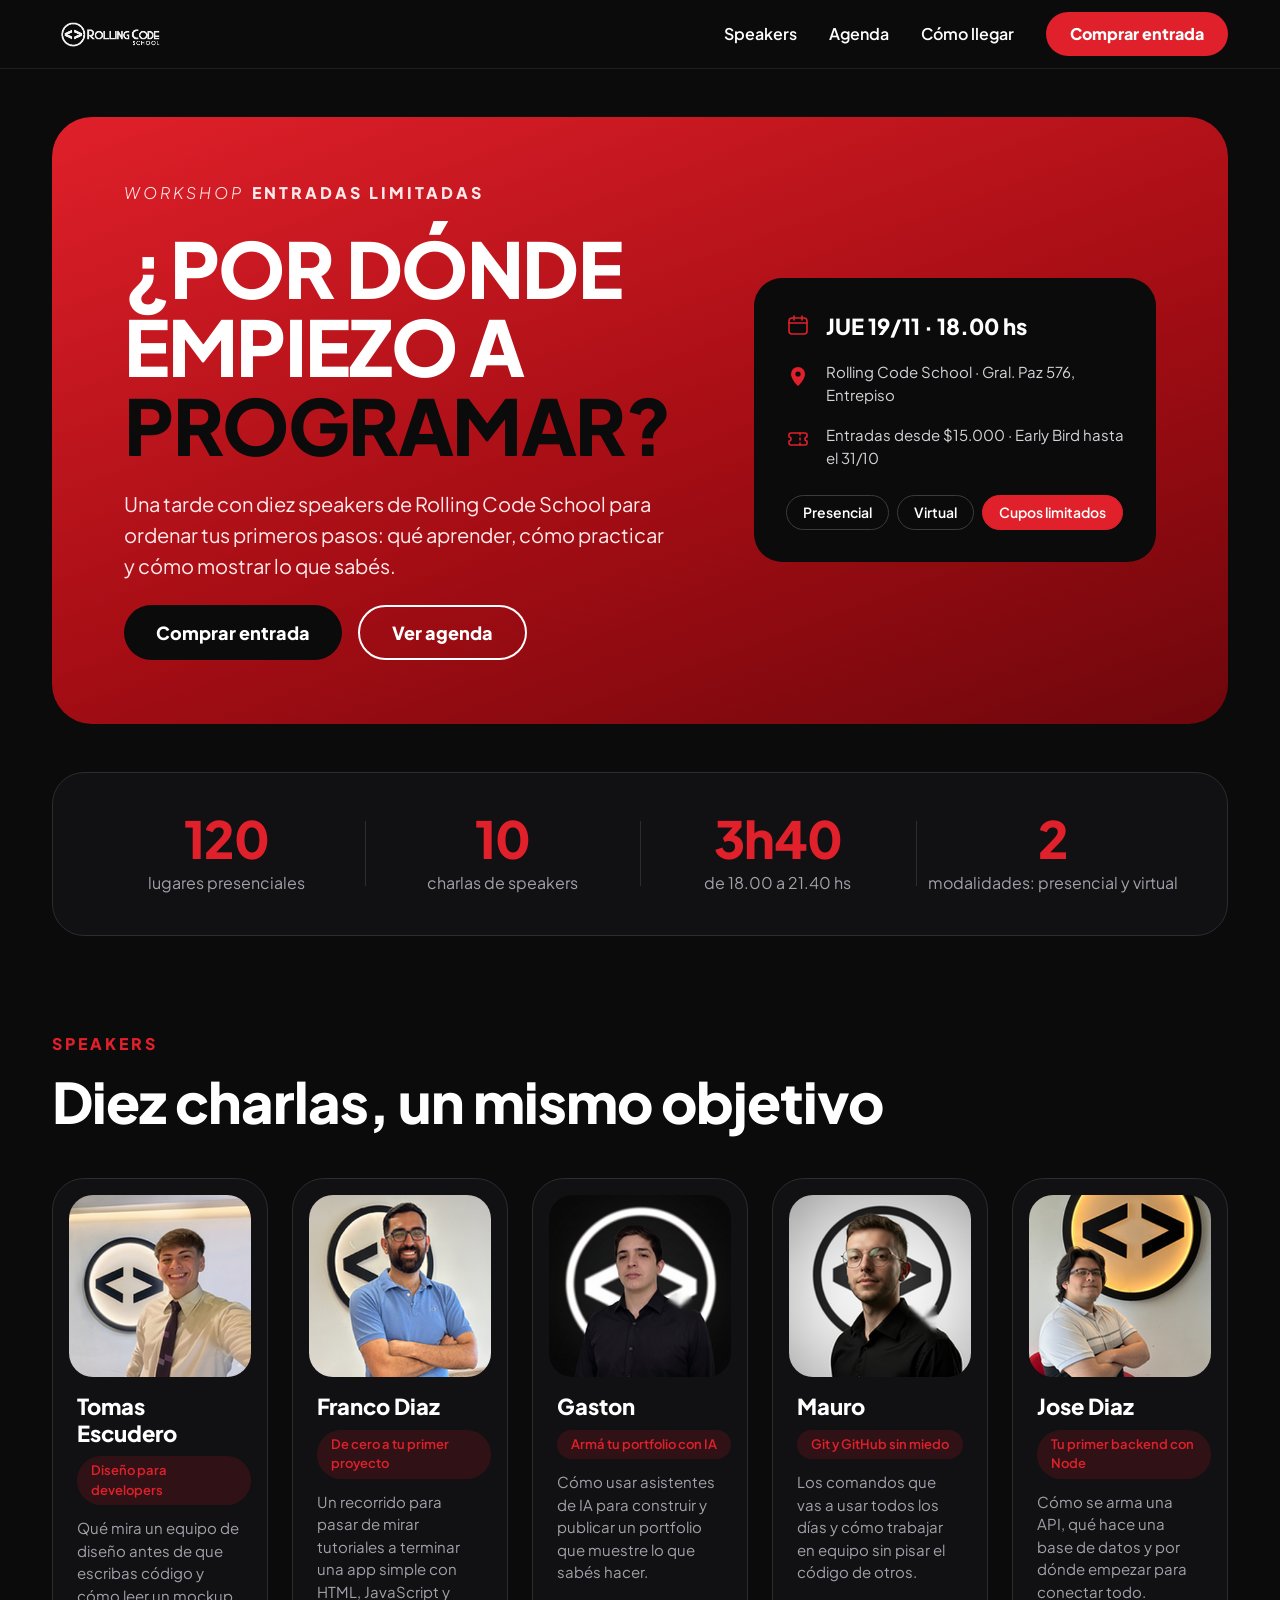
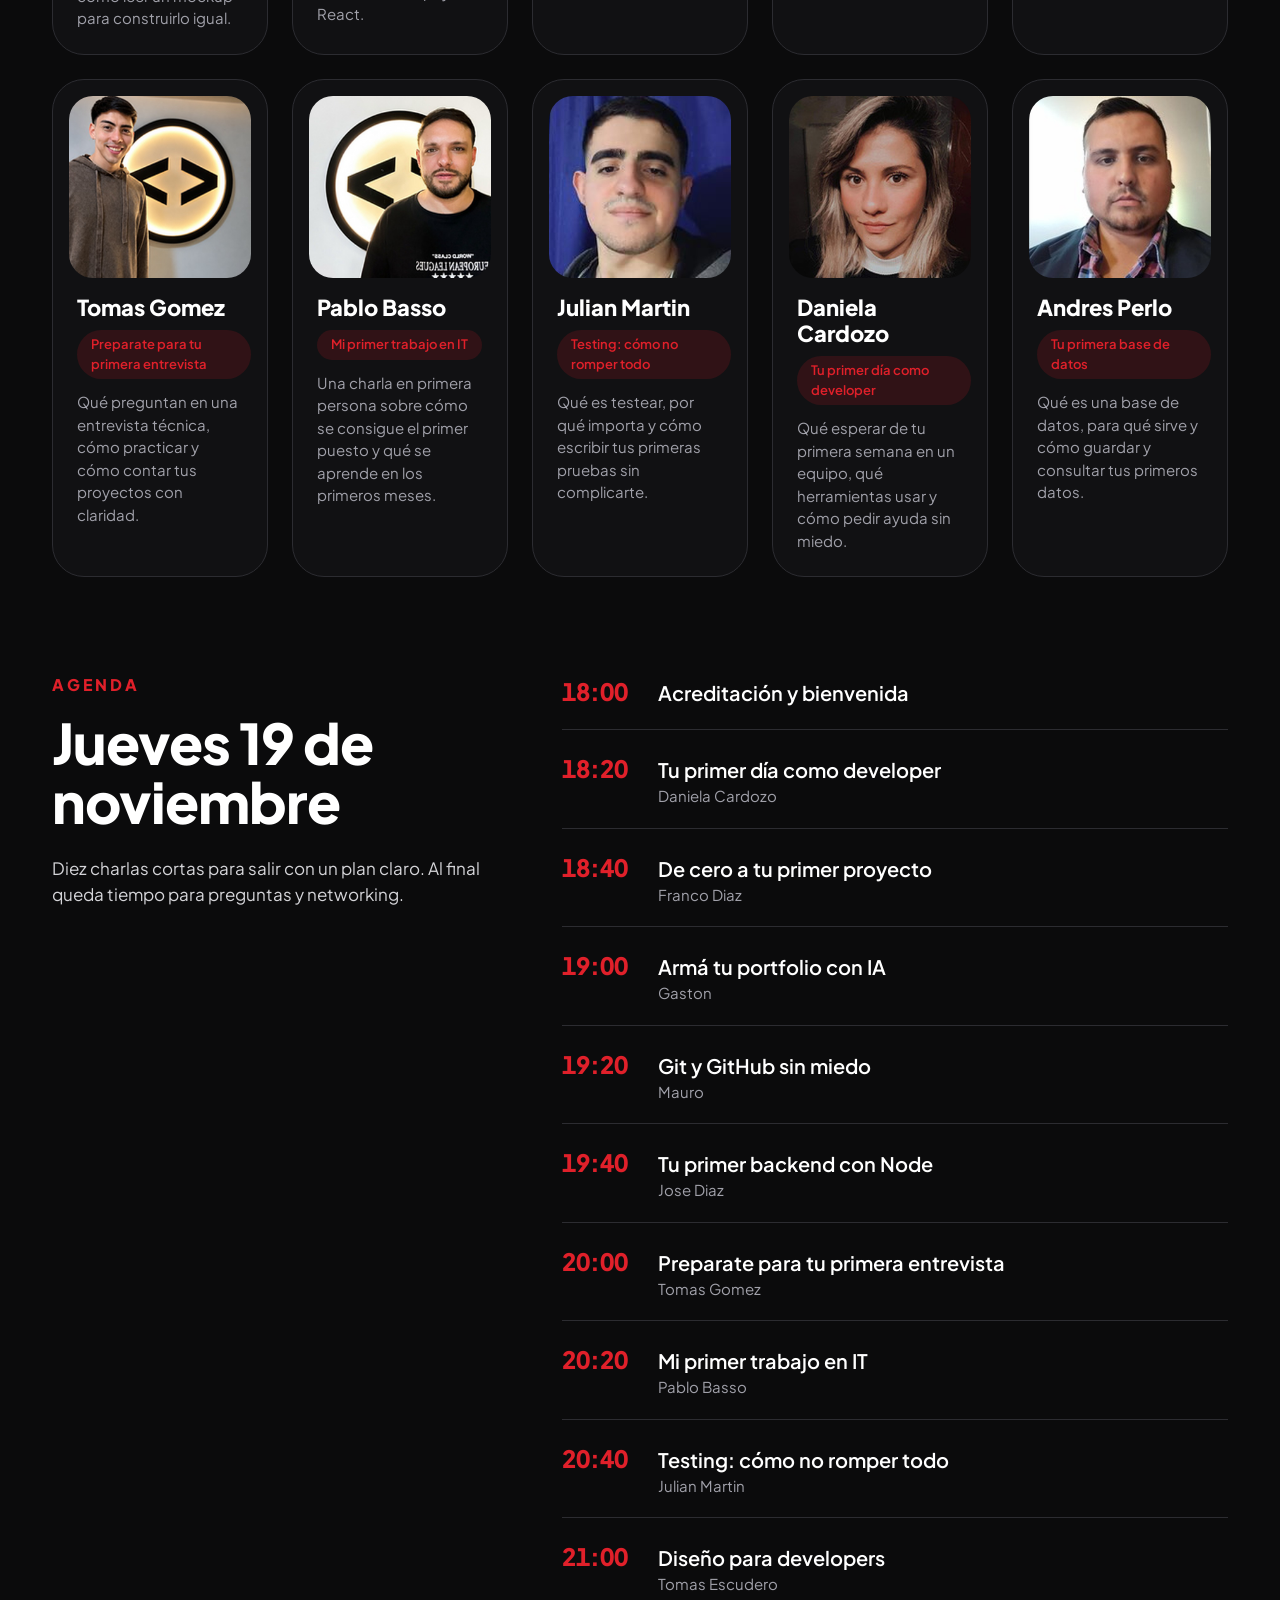
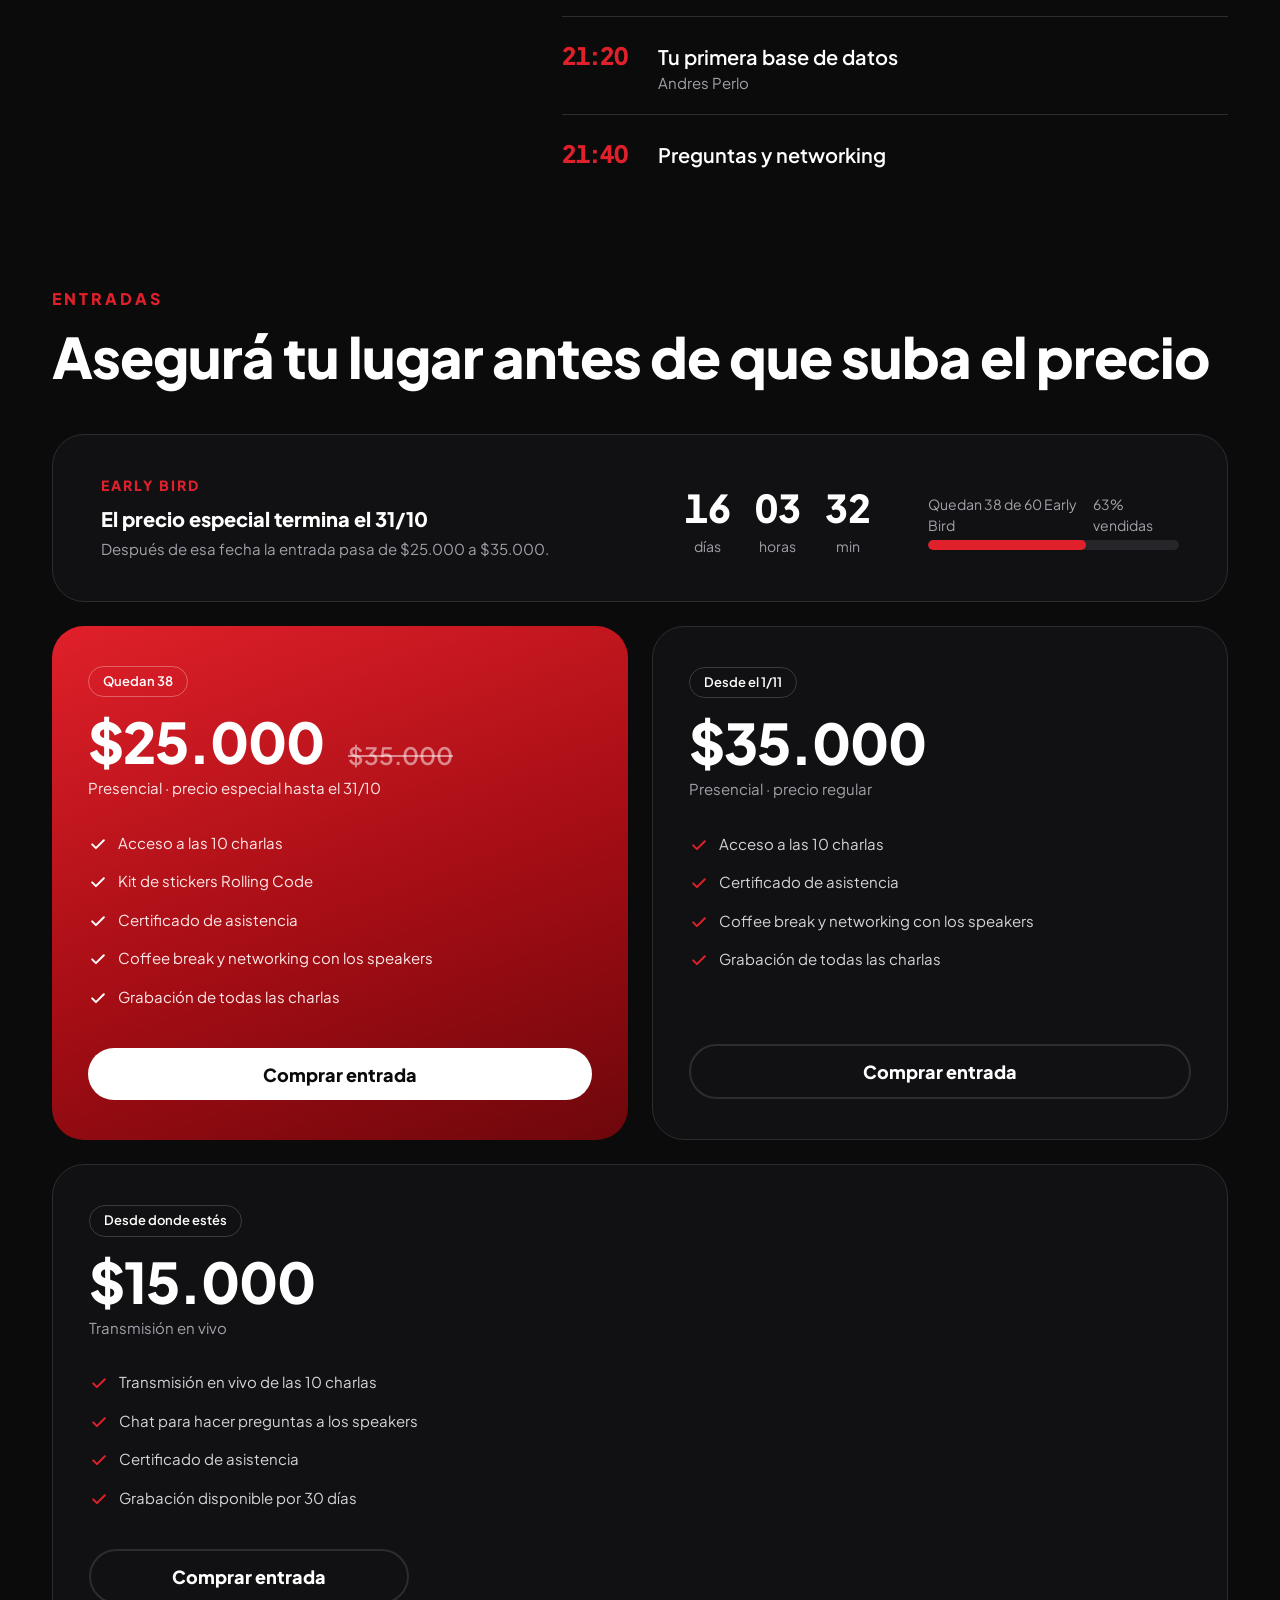
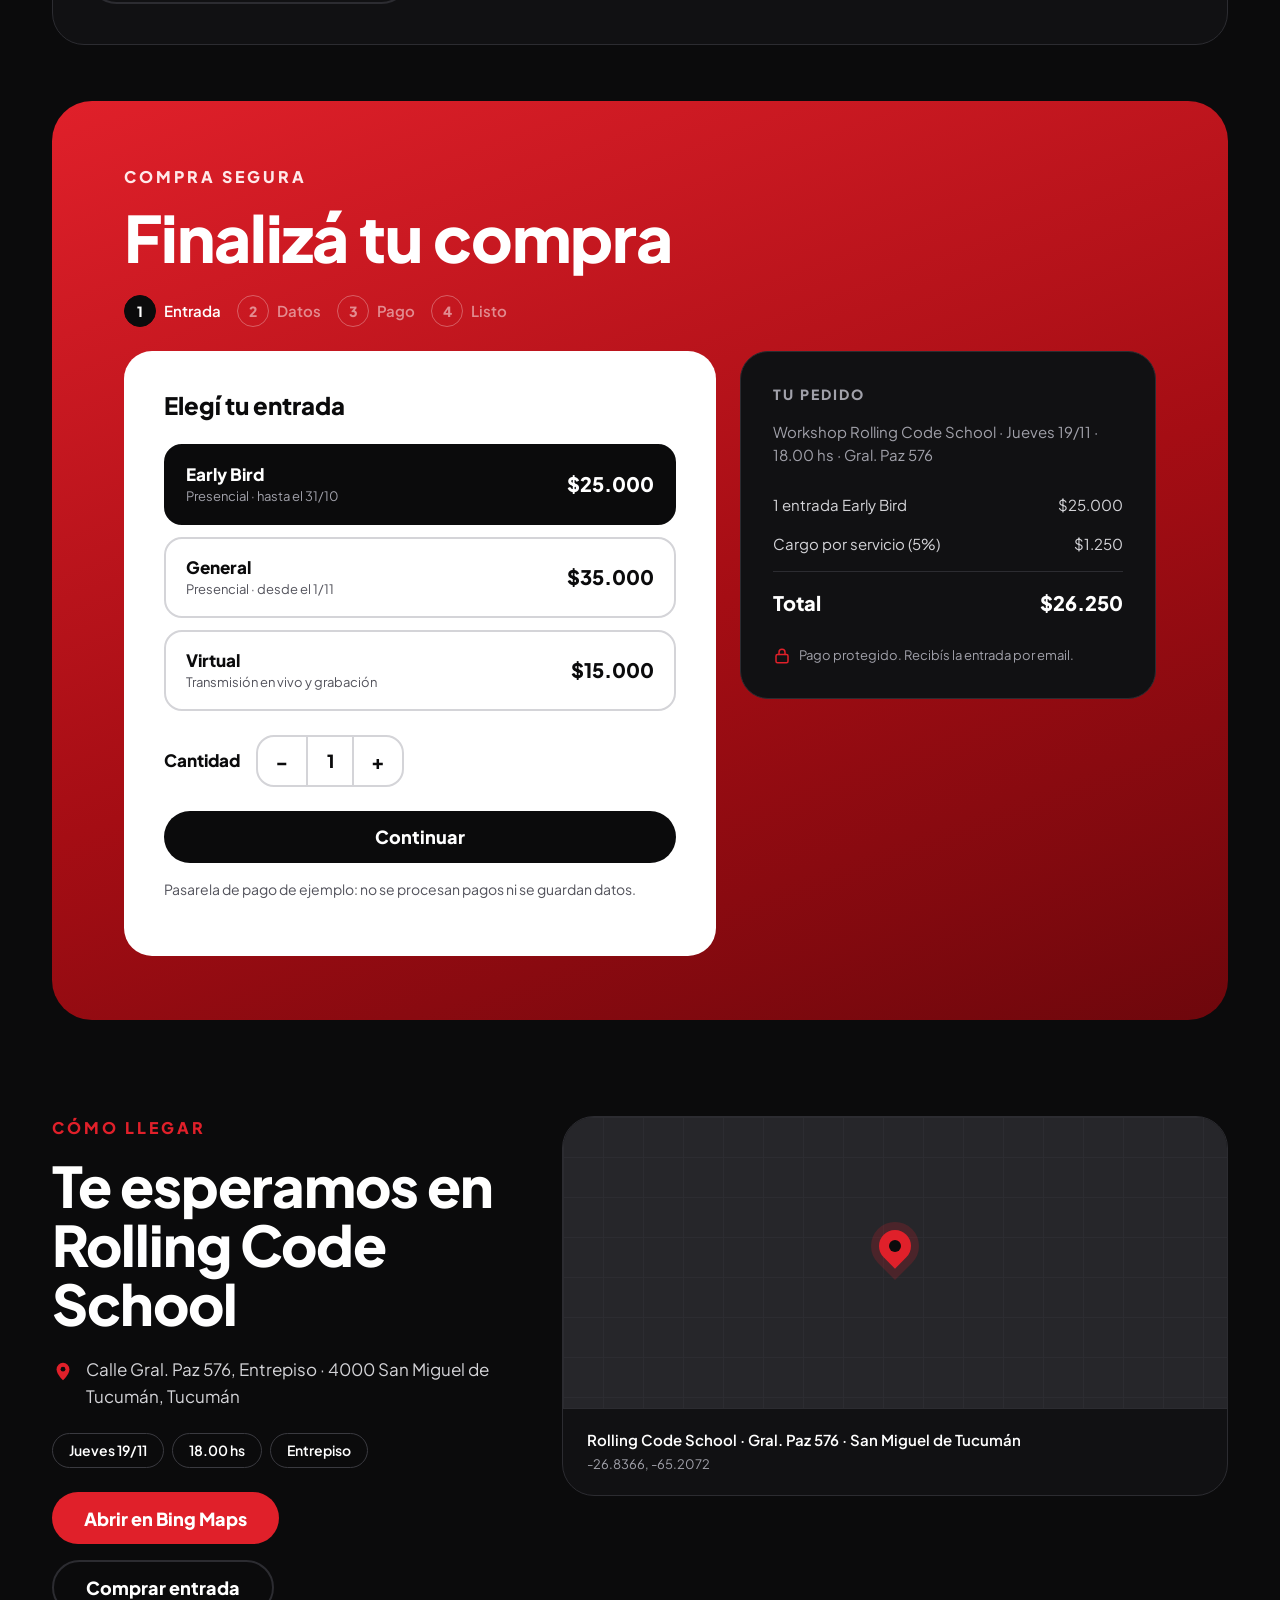
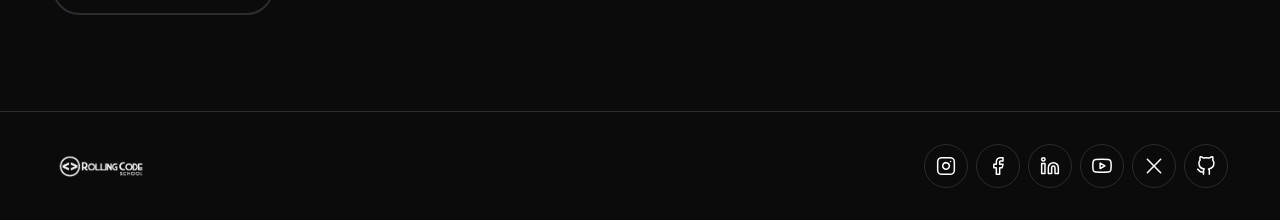
==== commit a414e9cb: "feat: agrega imagenes a toda la pagina" ====
--- a/index.html
+++ b/index.html
@@ -15,8 +15,8 @@
   <!-- ============================== NAVBAR ============================== -->
   <nav class="navbar navbar-expand-lg navbar-dark navbar-rc sticky-top">
     <div class="container">
-      <a class="navbar-brand" href="#">
-        <span class="logo-placeholder"><!-- img/logo-white.png --></span>
+      <a class="navbar-brand d-flex align-items-center" href="#">
+        <img src="img/logo/logo-rolling-blanco.png" alt="Rolling Code School" class="navbar-logo">
       </a>
       <button class="navbar-toggler border-0" type="button" data-bs-toggle="collapse" data-bs-target="#navbarMain" aria-controls="navbarMain" aria-expanded="false" aria-label="Abrir menú">
         <span class="navbar-toggler-icon"></span>
@@ -53,10 +53,25 @@
             </div>
             <div class="col-lg-5">
               <div class="hero-info-card">
-                <p class="info-date">JUE 19/11 · 18.00 hs</p>
-                <p class="info-detail">Rolling Code School · Gral. Paz 576, Entrepiso</p>
-                <p class="info-price">Entradas desde $15.000 · Early Bird hasta el 31/10</p>
-                <div class="d-flex flex-wrap gap-2">
+                <div class="info-row">
+                  <img src="img/iconos/calendario.svg" alt="" class="info-icon" aria-hidden="true">
+                  <div>
+                    <p class="info-date">JUE 19/11 · 18.00 hs</p>
+                  </div>
+                </div>
+                <div class="info-row">
+                  <img src="img/iconos/ubicacion.svg" alt="" class="info-icon" aria-hidden="true">
+                  <div>
+                    <p class="info-detail">Rolling Code School · Gral. Paz 576, Entrepiso</p>
+                  </div>
+                </div>
+                <div class="info-row">
+                  <img src="img/iconos/entrada.svg" alt="" class="info-icon" aria-hidden="true">
+                  <div>
+                    <p class="info-price">Entradas desde $15.000 · Early Bird hasta el 31/10</p>
+                  </div>
+                </div>
+                <div class="d-flex flex-wrap gap-2 pt-2">
                   <span class="chip">Presencial</span>
                   <span class="chip">Virtual</span>
                   <span class="chip chip-red-filled">Cupos limitados</span>
@@ -103,7 +118,7 @@
           <!-- Speaker 1 -->
           <div class="col">
             <div class="card-speaker">
-              <div class="speaker-photo"><!-- img/speaker-1.jpg --></div>
+              <img src="img/speakers/speaker-01-tomas-escudero.jpg" alt="Tomas Escudero" class="speaker-photo" loading="lazy">
               <h3 class="speaker-name">Tomas Escudero</h3>
               <span class="speaker-chip">Diseño para developers</span>
               <p class="speaker-desc">Qué mira un equipo de diseño antes de que escribas código y cómo leer un mockup para construirlo igual.</p>
@@ -113,7 +128,7 @@
           <!-- Speaker 2 -->
           <div class="col">
             <div class="card-speaker">
-              <div class="speaker-photo"><!-- img/speaker-2.jpg --></div>
+              <img src="img/speakers/speaker-02-franco-diaz.jpg" alt="Franco Diaz" class="speaker-photo" loading="lazy">
               <h3 class="speaker-name">Franco Diaz</h3>
               <span class="speaker-chip">De cero a tu primer proyecto</span>
               <p class="speaker-desc">Un recorrido para pasar de mirar tutoriales a terminar una app simple con HTML, JavaScript y React.</p>
@@ -123,7 +138,7 @@
           <!-- Speaker 3 -->
           <div class="col">
             <div class="card-speaker">
-              <div class="speaker-photo"><!-- img/speaker-3.jpg --></div>
+              <img src="img/speakers/speaker-03-gaston.jpg" alt="Gaston" class="speaker-photo" loading="lazy">
               <h3 class="speaker-name">Gaston</h3>
               <span class="speaker-chip">Armá tu portfolio con IA</span>
               <p class="speaker-desc">Cómo usar asistentes de IA para construir y publicar un portfolio que muestre lo que sabés hacer.</p>
@@ -133,7 +148,7 @@
           <!-- Speaker 4 -->
           <div class="col">
             <div class="card-speaker">
-              <div class="speaker-photo"><!-- img/speaker-4.jpg --></div>
+              <img src="img/speakers/speaker-04-mauro.jpg" alt="Mauro" class="speaker-photo" loading="lazy">
               <h3 class="speaker-name">Mauro</h3>
               <span class="speaker-chip">Git y GitHub sin miedo</span>
               <p class="speaker-desc">Los comandos que vas a usar todos los días y cómo trabajar en equipo sin pisar el código de otros.</p>
@@ -143,7 +158,7 @@
           <!-- Speaker 5 -->
           <div class="col">
             <div class="card-speaker">
-              <div class="speaker-photo"><!-- img/speaker-5.jpg --></div>
+              <img src="img/speakers/speaker-05-jose-diaz.jpg" alt="Jose Diaz" class="speaker-photo" loading="lazy">
               <h3 class="speaker-name">Jose Diaz</h3>
               <span class="speaker-chip">Tu primer backend con Node</span>
               <p class="speaker-desc">Cómo se arma una API, qué hace una base de datos y por dónde empezar para conectar todo.</p>
@@ -153,7 +168,7 @@
           <!-- Speaker 6 -->
           <div class="col">
             <div class="card-speaker">
-              <div class="speaker-photo"><!-- img/speaker-6.jpg --></div>
+              <img src="img/speakers/speaker-06-tomas-gomez.jpg" alt="Tomas Gomez" class="speaker-photo" loading="lazy">
               <h3 class="speaker-name">Tomas Gomez</h3>
               <span class="speaker-chip">Preparate para tu primera entrevista</span>
               <p class="speaker-desc">Qué preguntan en una entrevista técnica, cómo practicar y cómo contar tus proyectos con claridad.</p>
@@ -163,7 +178,7 @@
           <!-- Speaker 7 -->
           <div class="col">
             <div class="card-speaker">
-              <div class="speaker-photo"><!-- img/speaker-7.jpg --></div>
+              <img src="img/speakers/speaker-07-pablo-basso.jpg" alt="Pablo Basso" class="speaker-photo" loading="lazy">
               <h3 class="speaker-name">Pablo Basso</h3>
               <span class="speaker-chip">Mi primer trabajo en IT</span>
               <p class="speaker-desc">Una charla en primera persona sobre cómo se consigue el primer puesto y qué se aprende en los primeros meses.</p>
@@ -173,7 +188,7 @@
           <!-- Speaker 8 -->
           <div class="col">
             <div class="card-speaker">
-              <div class="speaker-photo"><!-- img/speaker-8.jpg --></div>
+              <img src="img/speakers/speaker-08-julian-martin.jpg" alt="Julian Martin" class="speaker-photo" loading="lazy">
               <h3 class="speaker-name">Julian Martin</h3>
               <span class="speaker-chip">Testing: cómo no romper todo</span>
               <p class="speaker-desc">Qué es testear, por qué importa y cómo escribir tus primeras pruebas sin complicarte.</p>
@@ -183,7 +198,7 @@
           <!-- Speaker 9 -->
           <div class="col">
             <div class="card-speaker">
-              <div class="speaker-photo"><!-- img/speaker-9.jpg --></div>
+              <img src="img/speakers/speaker-09-daniela-cardozo.jpg" alt="Daniela Cardozo" class="speaker-photo" loading="lazy">
               <h3 class="speaker-name">Daniela Cardozo</h3>
               <span class="speaker-chip">Tu primer día como developer</span>
               <p class="speaker-desc">Qué esperar de tu primera semana en un equipo, qué herramientas usar y cómo pedir ayuda sin miedo.</p>
@@ -193,7 +208,7 @@
           <!-- Speaker 10 -->
           <div class="col">
             <div class="card-speaker">
-              <div class="speaker-photo"><!-- img/speaker-10.jpg --></div>
+              <img src="img/speakers/speaker-10-andres-perlo.jpg" alt="Andres Perlo" class="speaker-photo" loading="lazy">
               <h3 class="speaker-name">Andres Perlo</h3>
               <span class="speaker-chip">Tu primera base de datos</span>
               <p class="speaker-desc">Qué es una base de datos, para qué sirve y cómo guardar y consultar tus primeros datos.</p>
@@ -369,11 +384,11 @@
               </div>
               <p class="ticket-type">Presencial · precio especial hasta el 31/10</p>
               <ul class="ticket-benefits">
-                <li><i class="bi bi-check-lg ticket-check"></i> Acceso a las 10 charlas</li>
-                <li><i class="bi bi-check-lg ticket-check"></i> Kit de stickers Rolling Code</li>
-                <li><i class="bi bi-check-lg ticket-check"></i> Certificado de asistencia</li>
-                <li><i class="bi bi-check-lg ticket-check"></i> Coffee break y networking con los speakers</li>
-                <li><i class="bi bi-check-lg ticket-check"></i> Grabación de todas las charlas</li>
+                <li><img src="img/iconos/check-blanco.svg" alt="" class="ticket-check-icon" aria-hidden="true"> Acceso a las 10 charlas</li>
+                <li><img src="img/iconos/check-blanco.svg" alt="" class="ticket-check-icon" aria-hidden="true"> Kit de stickers Rolling Code</li>
+                <li><img src="img/iconos/check-blanco.svg" alt="" class="ticket-check-icon" aria-hidden="true"> Certificado de asistencia</li>
+                <li><img src="img/iconos/check-blanco.svg" alt="" class="ticket-check-icon" aria-hidden="true"> Coffee break y networking con los speakers</li>
+                <li><img src="img/iconos/check-blanco.svg" alt="" class="ticket-check-icon" aria-hidden="true"> Grabación de todas las charlas</li>
               </ul>
               <a href="#checkout" class="btn-rc btn-rc-white btn-ticket">Comprar entrada</a>
             </div>
@@ -388,10 +403,10 @@
               </div>
               <p class="ticket-type">Presencial · precio regular</p>
               <ul class="ticket-benefits">
-                <li><i class="bi bi-check-lg ticket-check"></i> Acceso a las 10 charlas</li>
-                <li><i class="bi bi-check-lg ticket-check"></i> Certificado de asistencia</li>
-                <li><i class="bi bi-check-lg ticket-check"></i> Coffee break y networking con los speakers</li>
-                <li><i class="bi bi-check-lg ticket-check"></i> Grabación de todas las charlas</li>
+                <li><img src="img/iconos/check-rojo.svg" alt="" class="ticket-check-icon" aria-hidden="true"> Acceso a las 10 charlas</li>
+                <li><img src="img/iconos/check-rojo.svg" alt="" class="ticket-check-icon" aria-hidden="true"> Certificado de asistencia</li>
+                <li><img src="img/iconos/check-rojo.svg" alt="" class="ticket-check-icon" aria-hidden="true"> Coffee break y networking con los speakers</li>
+                <li><img src="img/iconos/check-rojo.svg" alt="" class="ticket-check-icon" aria-hidden="true"> Grabación de todas las charlas</li>
               </ul>
               <a href="#checkout" class="btn-rc btn-rc-outline-dark btn-ticket">Comprar entrada</a>
             </div>
@@ -408,10 +423,10 @@
               </div>
               <p class="ticket-type">Transmisión en vivo</p>
               <ul class="ticket-benefits">
-                <li><i class="bi bi-check-lg ticket-check"></i> Transmisión en vivo de las 10 charlas</li>
-                <li><i class="bi bi-check-lg ticket-check"></i> Chat para hacer preguntas a los speakers</li>
-                <li><i class="bi bi-check-lg ticket-check"></i> Certificado de asistencia</li>
-                <li><i class="bi bi-check-lg ticket-check"></i> Grabación disponible por 30 días</li>
+                <li><img src="img/iconos/check-rojo.svg" alt="" class="ticket-check-icon" aria-hidden="true"> Transmisión en vivo de las 10 charlas</li>
+                <li><img src="img/iconos/check-rojo.svg" alt="" class="ticket-check-icon" aria-hidden="true"> Chat para hacer preguntas a los speakers</li>
+                <li><img src="img/iconos/check-rojo.svg" alt="" class="ticket-check-icon" aria-hidden="true"> Certificado de asistencia</li>
+                <li><img src="img/iconos/check-rojo.svg" alt="" class="ticket-check-icon" aria-hidden="true"> Grabación disponible por 30 días</li>
               </ul>
               <a href="#checkout" class="btn-rc btn-rc-outline-dark btn-ticket" style="max-width:320px;">Comprar entrada</a>
             </div>
@@ -516,8 +531,8 @@
                 </div>
 
                 <div class="order-footer">
-                  <i class="bi bi-shield-check"></i>
-                  Pago protegido. Recibís la entrada por email.
+                  <img src="img/iconos/candado.svg" alt="" class="order-footer-icon" aria-hidden="true">
+                  <span>Pago protegido. Recibís la entrada por email.</span>
                 </div>
               </div>
             </div>
@@ -535,7 +550,10 @@
           <div class="col-lg-5">
             <p class="section-label">CÓMO LLEGAR</p>
             <h2 class="section-title mb-4">Te esperamos en Rolling Code School</h2>
-            <p class="paragraph-common mb-3">Calle Gral. Paz 576, Entrepiso · 4000 San Miguel de Tucumán, Tucumán</p>
+            <div class="location-address mb-4">
+              <img src="img/iconos/ubicacion.svg" alt="" class="location-icon" aria-hidden="true">
+              <p class="paragraph-common mb-0">Calle Gral. Paz 576, Entrepiso · 4000 San Miguel de Tucumán, Tucumán</p>
+            </div>
             <div class="d-flex flex-wrap gap-2 mb-4">
               <span class="chip">Jueves 19/11</span>
               <span class="chip">18.00 hs</span>
@@ -567,37 +585,25 @@
   <footer class="footer-rc">
     <div class="container">
       <div class="d-flex flex-wrap justify-content-between align-items-center gap-3">
-        <span class="logo-placeholder"><!-- img/logo-white.png --></span>
+        <img src="img/logo/logo-rolling-blanco.png" alt="Rolling Code School" class="footer-logo">
         <div class="d-flex gap-2 flex-wrap">
-          <a href="#" class="social-icon" aria-label="Instagram">
-            <svg xmlns="http://www.w3.org/2000/svg" width="20" height="20" fill="currentColor" viewBox="0 0 16 16">
-              <path d="M8 0C5.829 0 5.556.01 4.703.048 3.85.088 3.269.222 2.76.42a3.9 3.9 0 0 0-1.417.923A3.9 3.9 0 0 0 .42 2.76C.222 3.268.087 3.85.048 4.7.01 5.555 0 5.827 0 8.001c0 2.172.01 2.444.048 3.297.04.852.174 1.433.372 1.942.205.526.478.972.923 1.417.444.445.89.719 1.416.923.51.198 1.09.333 1.942.372C5.555 15.99 5.827 16 8 16s2.444-.01 3.298-.048c.851-.04 1.434-.174 1.943-.372a3.9 3.9 0 0 0 1.416-.923c.445-.445.718-.891.923-1.417.197-.509.332-1.09.372-1.942C15.99 10.445 16 10.173 16 8s-.01-2.445-.048-3.299c-.04-.851-.175-1.433-.372-1.941a3.9 3.9 0 0 0-.923-1.417A3.9 3.9 0 0 0 13.24.42c-.51-.198-1.092-.333-1.943-.372C10.443.01 10.172 0 7.998 0zm-.717 1.442h.718c2.136 0 2.389.007 3.232.046.78.035 1.204.166 1.486.275.373.145.64.319.92.599s.453.546.598.92c.11.281.24.705.275 1.485.039.843.047 1.096.047 3.231s-.008 2.389-.047 3.232c-.035.78-.166 1.203-.275 1.485a2.5 2.5 0 0 1-.599.919c-.28.28-.546.453-.92.598-.28.11-.704.24-1.485.276-.843.038-1.096.047-3.232.047s-2.39-.009-3.233-.047c-.78-.036-1.203-.166-1.485-.276a2.5 2.5 0 0 1-.92-.598 2.5 2.5 0 0 1-.6-.92c-.109-.281-.24-.705-.275-1.485-.038-.843-.046-1.096-.046-3.233s.008-2.388.046-3.231c.036-.78.166-1.204.276-1.486.145-.373.319-.64.599-.92s.546-.453.92-.598c.282-.11.705-.24 1.485-.276.738-.034 1.024-.044 2.515-.045zm4.988 1.328a.96.96 0 1 0 0 1.92.96.96 0 0 0 0-1.92m-4.27 1.122a4.109 4.109 0 1 0 0 8.217 4.109 4.109 0 0 0 0-8.217m0 1.441a2.667 2.667 0 1 1 0 5.334 2.667 2.667 0 0 1 0-5.334"/>
-            </svg>
+          <a href="https://www.instagram.com/rollingcodeschool" target="_blank" rel="noopener noreferrer" class="social-icon" aria-label="Instagram">
+            <img src="img/iconos/instagram.svg" alt="" aria-hidden="true">
           </a>
-          <a href="#" class="social-icon" aria-label="Facebook">
-            <svg xmlns="http://www.w3.org/2000/svg" width="20" height="20" fill="currentColor" viewBox="0 0 16 16">
-              <path d="M16 8.049c0-4.446-3.582-8.05-8-8.05C3.58 0 0 3.603 0 8.05 0 12.067 2.928 15.396 6.75 16v-5.624H4.718V8.05H6.75V6.275c0-2.017 1.195-3.131 3.022-3.131.876 0 1.791.157 1.791.157v1.98h-1.009c-.993 0-1.303.621-1.303 1.258v1.51h2.218l-.354 2.326H9.25V16c3.824-.604 6.75-3.934 6.75-7.951"/>
-            </svg>
+          <a href="https://www.facebook.com/RollingCodeSchool" target="_blank" rel="noopener noreferrer" class="social-icon" aria-label="Facebook">
+            <img src="img/iconos/facebook.svg" alt="" aria-hidden="true">
           </a>
-          <a href="#" class="social-icon" aria-label="LinkedIn">
-            <svg xmlns="http://www.w3.org/2000/svg" width="20" height="20" fill="currentColor" viewBox="0 0 16 16">
-              <path d="M0 1.146C0 .513.526 0 1.175 0h13.65C15.474 0 16 .513 16 1.146v13.708c0 .633-.526 1.146-1.175 1.146H1.175C.526 16 0 15.487 0 14.854zm4.943 12.248V6.169H2.542v7.225zm-1.2-8.212c.837 0 1.358-.554 1.358-1.248-.015-.709-.52-1.248-1.342-1.248S2.4 3.226 2.4 3.934c0 .694.521 1.248 1.327 1.248zm4.908 8.212V9.359c0-.216.016-.432.08-.586.173-.431.568-.878 1.232-.878.869 0 1.216.662 1.216 1.634v3.865h2.401V9.25c0-2.22-1.184-3.252-2.764-3.252-1.274 0-1.845.7-2.165 1.193v.025h-.016l.016-.025V6.169h-2.4c.03.678 0 7.225 0 7.225z"/>
-            </svg>
+          <a href="https://www.linkedin.com/school/rollingcodeschool" target="_blank" rel="noopener noreferrer" class="social-icon" aria-label="LinkedIn">
+            <img src="img/iconos/linkedin.svg" alt="" aria-hidden="true">
           </a>
-          <a href="#" class="social-icon" aria-label="YouTube">
-            <svg xmlns="http://www.w3.org/2000/svg" width="20" height="20" fill="currentColor" viewBox="0 0 16 16">
-              <path d="M8.051 1.999h.089c.822.003 4.987.033 6.11.335a2.01 2.01 0 0 1 1.415 1.42c.101.38.172.883.22 1.402l.01.104.022.26.008.104c.065.914.073 1.77.074 1.957v.075c-.001.194-.01 1.108-.082 2.06l-.008.105-.009.104c-.05.572-.124 1.14-.235 1.558a2.01 2.01 0 0 1-1.415 1.42c-1.16.312-5.569.334-6.18.335h-.142c-.309 0-1.587-.006-2.927-.052l-.17-.006-.087-.004-.171-.007-.171-.007c-1.11-.049-2.167-.128-2.654-.26a2.01 2.01 0 0 1-1.415-1.419c-.111-.417-.185-.986-.235-1.558L.09 9.82l-.008-.104A31 31 0 0 1 0 7.68v-.123c.002-.215.01-.958.064-1.778l.007-.103.003-.052.008-.104.022-.26.01-.104c.048-.519.119-1.023.22-1.402a2.01 2.01 0 0 1 1.415-1.42c.487-.13 1.544-.21 2.654-.26l.17-.007.172-.006.086-.003.171-.007A100 100 0 0 1 7.858 2zM6.4 5.209v4.818l4.157-2.408z"/>
-            </svg>
+          <a href="https://www.youtube.com/@RollingCodeSchool" target="_blank" rel="noopener noreferrer" class="social-icon" aria-label="YouTube">
+            <img src="img/iconos/youtube.svg" alt="" aria-hidden="true">
           </a>
-          <a href="#" class="social-icon" aria-label="X (Twitter)">
-            <svg xmlns="http://www.w3.org/2000/svg" width="20" height="20" fill="currentColor" viewBox="0 0 16 16">
-              <path d="M12.6.75h2.454l-5.36 6.142L16 15.25h-4.937l-3.867-5.07-4.425 5.07H.316l5.733-6.57L0 .75h5.063l3.495 4.633L12.601.75Zm-.86 13.028h1.36L4.323 2.145H2.865z"/>
-            </svg>
+          <a href="https://twitter.com/rollingcode" target="_blank" rel="noopener noreferrer" class="social-icon" aria-label="X (Twitter)">
+            <img src="img/iconos/x.svg" alt="" aria-hidden="true">
           </a>
-          <a href="#" class="social-icon" aria-label="GitHub">
-            <svg xmlns="http://www.w3.org/2000/svg" width="20" height="20" fill="currentColor" viewBox="0 0 16 16">
-              <path d="M8 0C3.58 0 0 3.58 0 8c0 3.54 2.29 6.53 5.47 7.59.4.07.55-.17.55-.38 0-.19-.01-.82-.01-1.49-2.01.37-2.53-.49-2.69-.94-.09-.23-.48-.94-.82-1.13-.28-.15-.68-.52-.01-.53.63-.01 1.08.58 1.23.82.72 1.21 1.87.87 2.33.66.07-.52.28-.87.51-1.07-1.78-.2-3.64-.89-3.64-3.95 0-.87.31-1.59.82-2.15-.08-.2-.36-1.02.08-2.12 0 0 .67-.21 2.2.82.64-.18 1.32-.27 2-.27s1.36.09 2 .27c1.53-1.04 2.2-.82 2.2-.82.44 1.1.16 1.92.08 2.12.51.56.82 1.27.82 2.15 0 3.07-1.87 3.75-3.65 3.95.29.25.54.73.54 1.48 0 1.07-.01 1.93-.01 2.2 0 .21.15.46.55.38A8.01 8.01 0 0 0 16 8c0-4.42-3.58-8-8-8"/>
-            </svg>
+          <a href="https://github.com/rollingcodeschool" target="_blank" rel="noopener noreferrer" class="social-icon" aria-label="GitHub">
+            <img src="img/iconos/github.svg" alt="" aria-hidden="true">
           </a>
         </div>
       </div>
--- a/css/styles.css
+++ b/css/styles.css
@@ -18,7 +18,6 @@
   --rc-pink-soft: #ffe9ea;
   --rc-gray-on-white: #52525b;
   --rc-gradient: linear-gradient(160deg, #e0202a 0%, #a50d14 55%, #6e070c 100%);
-
   --bs-body-bg: var(--rc-black);
   --bs-body-color: var(--rc-white);
   --bs-body-font-family: 'Plus Jakarta Sans', system-ui, sans-serif;
@@ -89,6 +88,18 @@
 
 .navbar-rc .navbar-brand {
   padding: 0;
+}
+
+.navbar-logo {
+  height: 38px;
+  width: auto;
+  display: block;
+}
+
+.footer-logo {
+  height: 32px;
+  width: auto;
+  display: block;
 }
 
 .logo-placeholder {
@@ -228,17 +239,31 @@
   color: var(--rc-white);
 }
 
+.hero-info-card .info-row {
+  display: flex;
+  align-items: flex-start;
+  gap: 16px;
+  margin-bottom: 18px;
+}
+
+.hero-info-card .info-icon {
+  width: 24px;
+  height: 24px;
+  flex-shrink: 0;
+  margin-top: 3px;
+}
+
 .hero-info-card .info-date {
   font-size: 22px;
   font-weight: 800;
-  margin-bottom: 12px;
+  margin-bottom: 0;
 }
 
 .hero-info-card .info-detail {
   font-size: 15px;
   font-weight: 400;
   color: var(--rc-text-soft);
-  margin-bottom: 8px;
+  margin-bottom: 0;
   line-height: 1.5;
 }
 
@@ -246,7 +271,7 @@
   font-size: 15px;
   font-weight: 400;
   color: var(--rc-text-soft);
-  margin-bottom: 20px;
+  margin-bottom: 0;
 }
 
 .chip {
@@ -339,6 +364,8 @@
   background-color: var(--rc-surface-2);
   border-radius: 24px;
   margin-bottom: 16px;
+  object-fit: cover;
+  display: block;
 }
 
 .card-speaker .speaker-name {
@@ -583,6 +610,13 @@
   color: var(--rc-white);
 }
 
+.ticket-check-icon {
+  width: 20px;
+  height: 20px;
+  flex-shrink: 0;
+  margin-top: 2px;
+}
+
 .card-ticket .btn-ticket {
   width: 100%;
 }
@@ -807,7 +841,13 @@
   margin-top: 20px;
   display: flex;
   align-items: center;
-  gap: 6px;
+  gap: 8px;
+}
+
+.order-footer-icon {
+  width: 18px;
+  height: 18px;
+  flex-shrink: 0;
 }
 
 /* ========================================
@@ -816,6 +856,19 @@
 .section-location {
   padding-top: 96px;
   padding-bottom: 96px;
+}
+
+.location-address {
+  display: flex;
+  align-items: flex-start;
+  gap: 12px;
+}
+
+.location-icon {
+  width: 22px;
+  height: 22px;
+  flex-shrink: 0;
+  margin-top: 4px;
 }
 
 .map-placeholder {
@@ -915,10 +968,11 @@
   color: var(--rc-white);
 }
 
+.social-icon img,
 .social-icon svg {
   width: 20px;
   height: 20px;
-  fill: currentColor;
+  display: block;
 }
 
 /* ========================================
